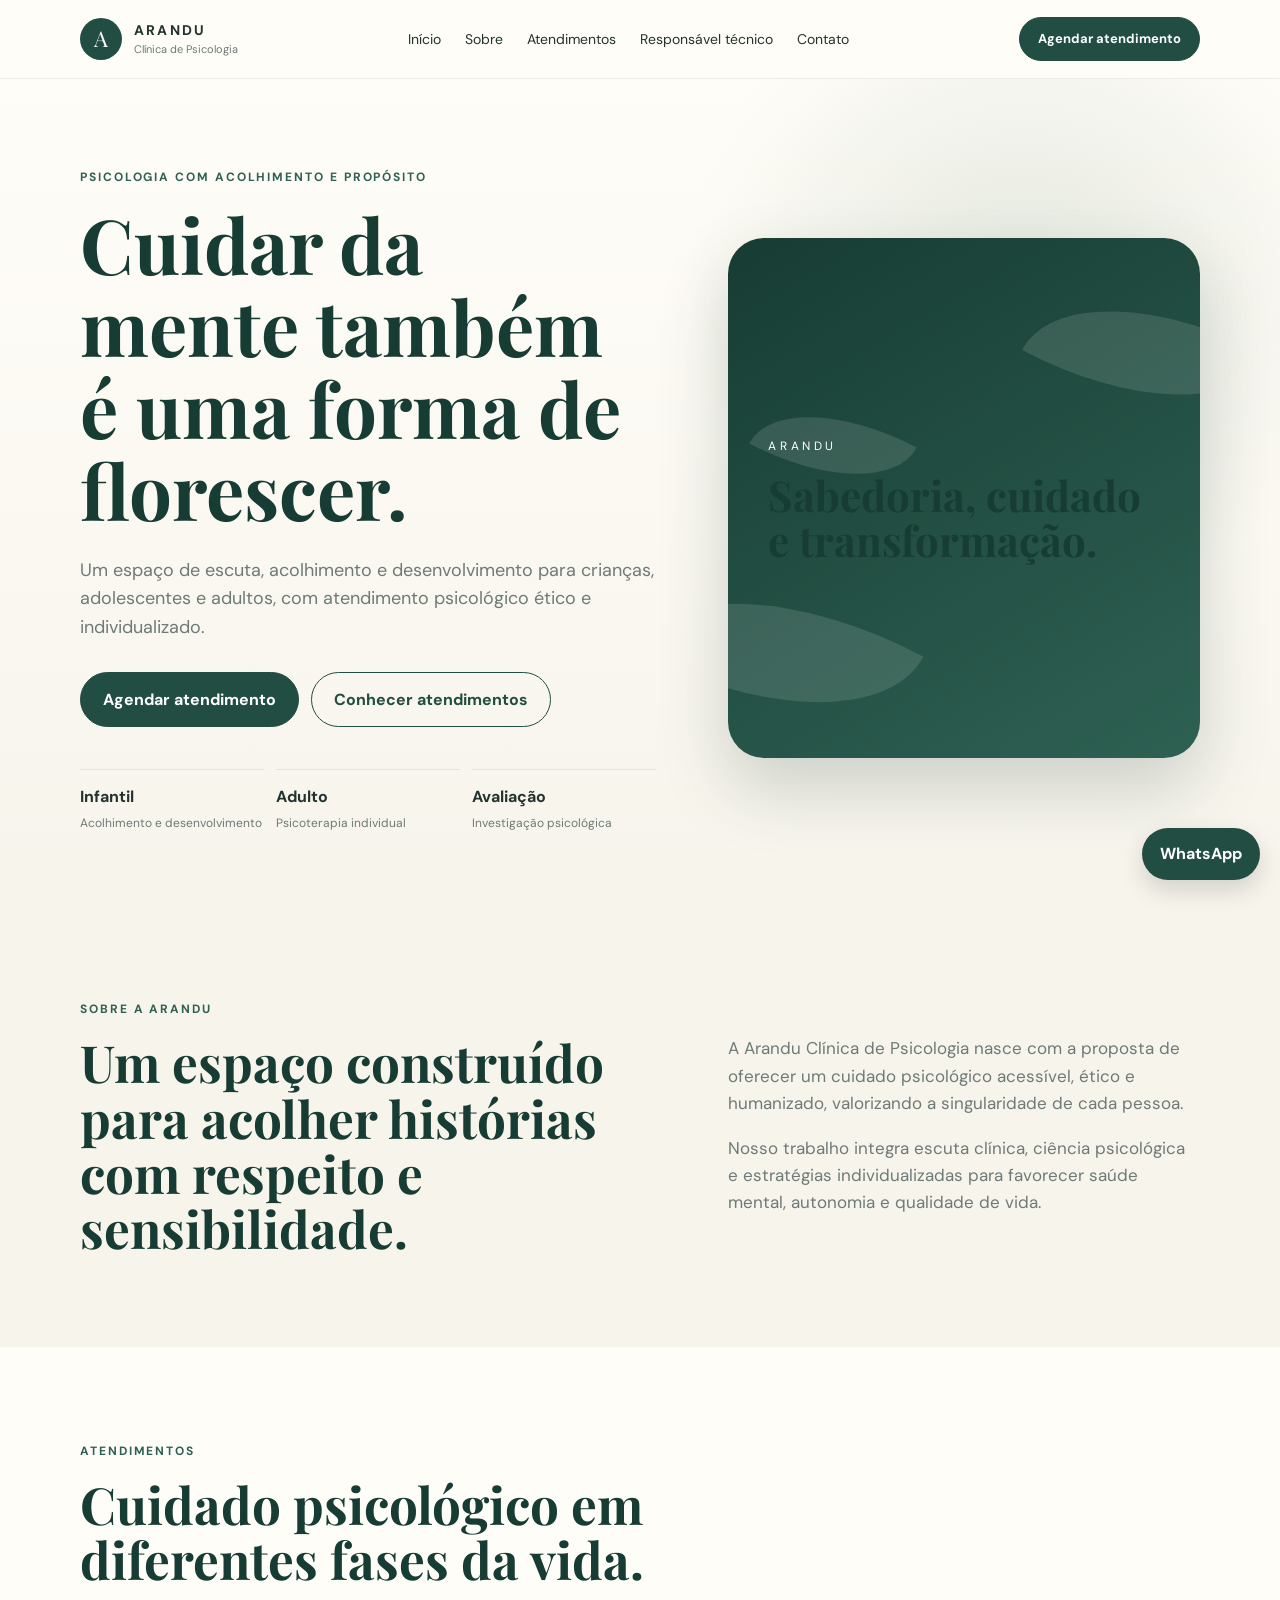
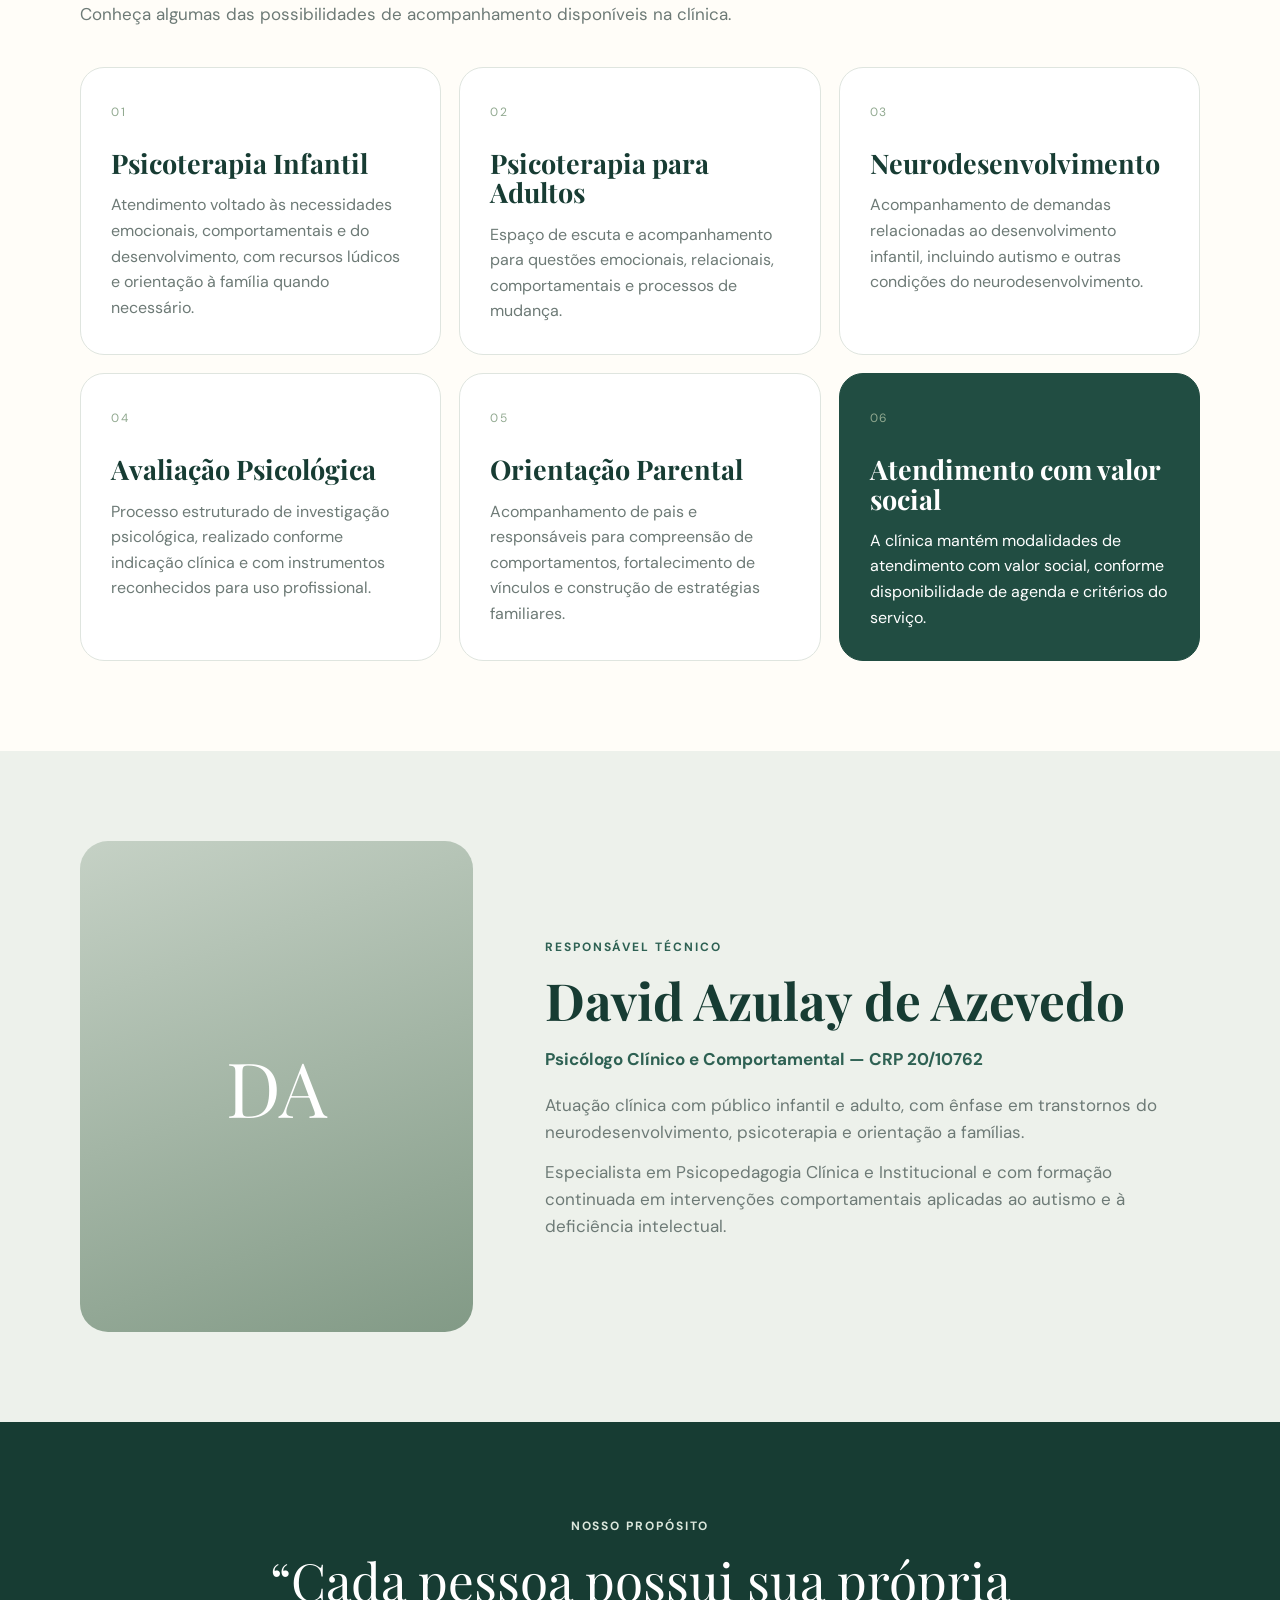
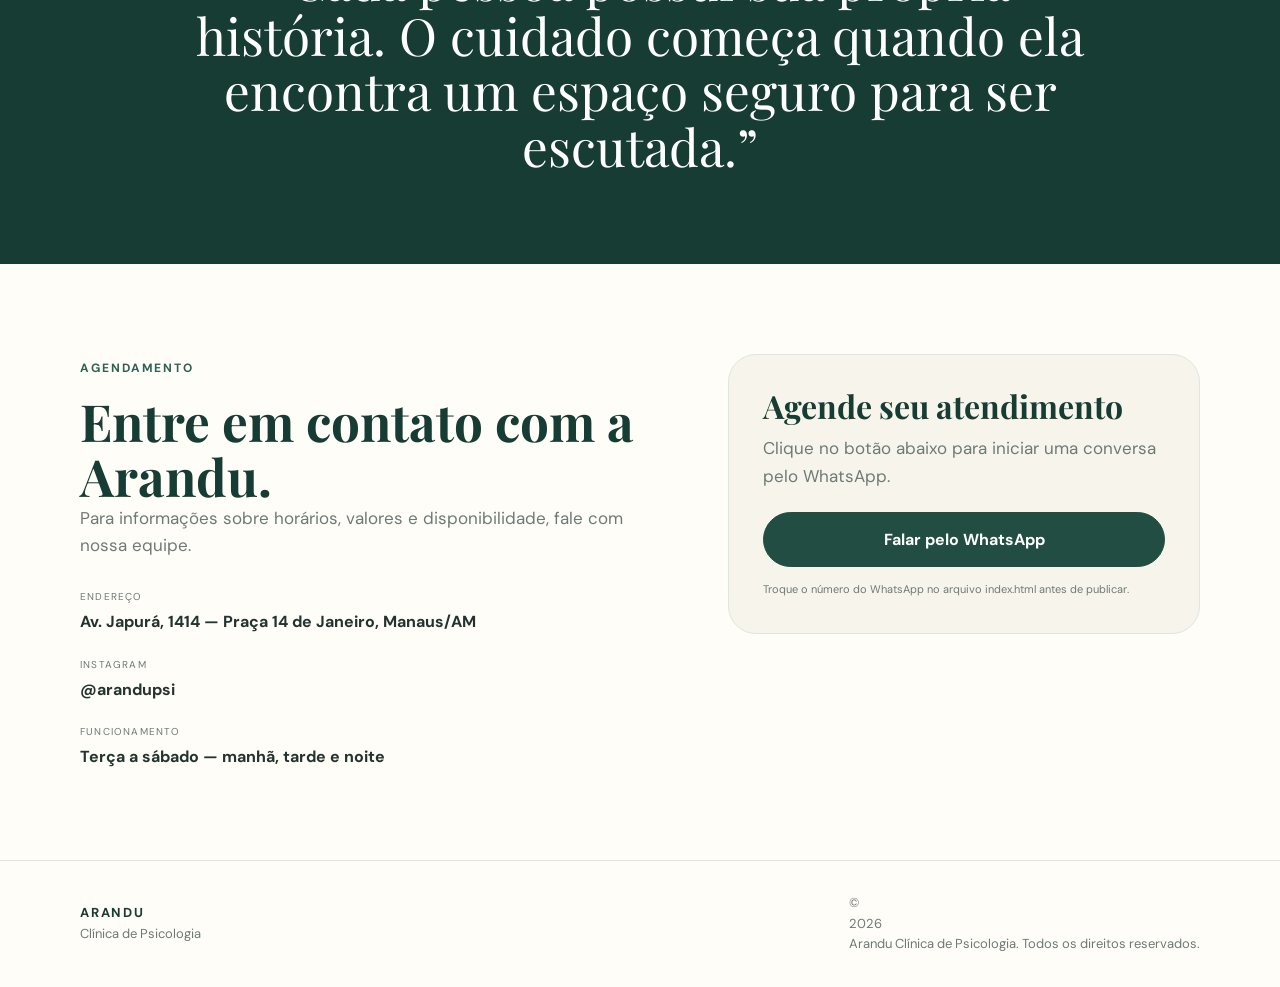
==== index.html @ 0a97f829 "feat(site): adiciona site institucional da Arandu Clínica de Psicologia Co-Authored-By: Claude Sonne" ====
<!DOCTYPE html>
<html lang="pt-BR">
<head>
  <meta charset="UTF-8" />
  <meta name="viewport" content="width=device-width, initial-scale=1.0" />
  <meta name="description" content="Arandu Clínica de Psicologia em Manaus. Psicoterapia infantil e adulto, orientação parental, avaliação psicológica e acompanhamento em neurodesenvolvimento." />
  <title>Arandu Clínica de Psicologia</title>
  <link rel="preconnect" href="https://fonts.googleapis.com">
  <link rel="preconnect" href="https://fonts.gstatic.com" crossorigin>
  <link href="https://fonts.googleapis.com/css2?family=DM+Sans:wght@400;500;600;700&family=Playfair+Display:wght@600;700&display=swap" rel="stylesheet">
  <link rel="stylesheet" href="style.css" />
</head>
<body>
  <header class="topbar">
    <div class="container nav-wrap">
      <a class="brand" href="#inicio">
        <span class="brand-mark">A</span>
        <span>
          <strong>ARANDU</strong>
          <small>Clínica de Psicologia</small>
        </span>
      </a>

      <button class="menu-toggle" aria-label="Abrir menu">☰</button>

      <nav class="nav">
        <a href="#inicio">Início</a>
        <a href="#sobre">Sobre</a>
        <a href="#servicos">Atendimentos</a>
        <a href="#profissional">Responsável técnico</a>
        <a href="#contato">Contato</a>
      </nav>

      <a class="btn btn-small desktop-cta" href="#contato">Agendar atendimento</a>
    </div>
  </header>

  <main>
    <section class="hero" id="inicio">
      <div class="container hero-grid">
        <div class="hero-copy">
          <span class="eyebrow">Psicologia com acolhimento e propósito</span>
          <h1>Cuidar da mente também é uma forma de florescer.</h1>
          <p>
            Um espaço de escuta, acolhimento e desenvolvimento para crianças,
            adolescentes e adultos, com atendimento psicológico ético e individualizado.
          </p>

          <div class="hero-actions">
            <a class="btn" href="#contato">Agendar atendimento</a>
            <a class="btn btn-ghost" href="#servicos">Conhecer atendimentos</a>
          </div>

          <div class="hero-highlights">
            <div><strong>Infantil</strong><span>Acolhimento e desenvolvimento</span></div>
            <div><strong>Adulto</strong><span>Psicoterapia individual</span></div>
            <div><strong>Avaliação</strong><span>Investigação psicológica</span></div>
          </div>
        </div>

        <div class="hero-visual">
          <div class="leaf-card">
            <span class="leaf leaf-1"></span>
            <span class="leaf leaf-2"></span>
            <span class="leaf leaf-3"></span>
            <div class="visual-center">
              <span class="mini">ARANDU</span>
              <h2>Sabedoria, cuidado e transformação.</h2>
            </div>
          </div>
        </div>
      </div>
    </section>

    <section class="section soft" id="sobre">
      <div class="container split">
        <div>
          <span class="eyebrow">Sobre a Arandu</span>
          <h2>Um espaço construído para acolher histórias com respeito e sensibilidade.</h2>
        </div>
        <div class="text-block">
          <p>
            A Arandu Clínica de Psicologia nasce com a proposta de oferecer um cuidado
            psicológico acessível, ético e humanizado, valorizando a singularidade de cada pessoa.
          </p>
          <p>
            Nosso trabalho integra escuta clínica, ciência psicológica e estratégias
            individualizadas para favorecer saúde mental, autonomia e qualidade de vida.
          </p>
        </div>
      </div>
    </section>

    <section class="section" id="servicos">
      <div class="container">
        <div class="section-heading">
          <span class="eyebrow">Atendimentos</span>
          <h2>Cuidado psicológico em diferentes fases da vida.</h2>
          <p>Conheça algumas das possibilidades de acompanhamento disponíveis na clínica.</p>
        </div>

        <div class="cards">
          <article class="card">
            <span class="card-num">01</span>
            <h3>Psicoterapia Infantil</h3>
            <p>
              Atendimento voltado às necessidades emocionais, comportamentais e do desenvolvimento,
              com recursos lúdicos e orientação à família quando necessário.
            </p>
          </article>

          <article class="card">
            <span class="card-num">02</span>
            <h3>Psicoterapia para Adultos</h3>
            <p>
              Espaço de escuta e acompanhamento para questões emocionais, relacionais,
              comportamentais e processos de mudança.
            </p>
          </article>

          <article class="card">
            <span class="card-num">03</span>
            <h3>Neurodesenvolvimento</h3>
            <p>
              Acompanhamento de demandas relacionadas ao desenvolvimento infantil,
              incluindo autismo e outras condições do neurodesenvolvimento.
            </p>
          </article>

          <article class="card">
            <span class="card-num">04</span>
            <h3>Avaliação Psicológica</h3>
            <p>
              Processo estruturado de investigação psicológica, realizado conforme
              indicação clínica e com instrumentos reconhecidos para uso profissional.
            </p>
          </article>

          <article class="card">
            <span class="card-num">05</span>
            <h3>Orientação Parental</h3>
            <p>
              Acompanhamento de pais e responsáveis para compreensão de comportamentos,
              fortalecimento de vínculos e construção de estratégias familiares.
            </p>
          </article>

          <article class="card accent-card">
            <span class="card-num">06</span>
            <h3>Atendimento com valor social</h3>
            <p>
              A clínica mantém modalidades de atendimento com valor social, conforme
              disponibilidade de agenda e critérios do serviço.
            </p>
          </article>
        </div>
      </div>
    </section>

    <section class="section profile" id="profissional">
      <div class="container profile-grid">
        <div class="profile-photo">
          <div class="photo-placeholder">DA</div>
        </div>

        <div>
          <span class="eyebrow">Responsável técnico</span>
          <h2>David Azulay de Azevedo</h2>
          <p class="lead">Psicólogo Clínico e Comportamental — CRP 20/10762</p>
          <p>
            Atuação clínica com público infantil e adulto, com ênfase em transtornos
            do neurodesenvolvimento, psicoterapia e orientação a famílias.
          </p>
          <p>
            Especialista em Psicopedagogia Clínica e Institucional e com formação
            continuada em intervenções comportamentais aplicadas ao autismo e à deficiência intelectual.
          </p>
        </div>
      </div>
    </section>

    <section class="section quote-section">
      <div class="container quote-box">
        <span class="eyebrow light">Nosso propósito</span>
        <blockquote>
          “Cada pessoa possui sua própria história. O cuidado começa quando ela encontra
          um espaço seguro para ser escutada.”
        </blockquote>
      </div>
    </section>

    <section class="section" id="contato">
      <div class="container contact-grid">
        <div>
          <span class="eyebrow">Agendamento</span>
          <h2>Entre em contato com a Arandu.</h2>
          <p>
            Para informações sobre horários, valores e disponibilidade, fale com nossa equipe.
          </p>

          <div class="contact-list">
            <div>
              <small>Endereço</small>
              <strong>Av. Japurá, 1414 — Praça 14 de Janeiro, Manaus/AM</strong>
            </div>
            <div>
              <small>Instagram</small>
              <strong>@arandupsi</strong>
            </div>
            <div>
              <small>Funcionamento</small>
              <strong>Terça a sábado — manhã, tarde e noite</strong>
            </div>
          </div>
        </div>

        <div class="contact-card">
          <h3>Agende seu atendimento</h3>
          <p>
            Clique no botão abaixo para iniciar uma conversa pelo WhatsApp.
          </p>
          <a class="btn full" href="https://wa.me/5592999999999" target="_blank" rel="noopener">
            Falar pelo WhatsApp
          </a>
          <small class="note">Troque o número do WhatsApp no arquivo index.html antes de publicar.</small>
        </div>
      </div>
    </section>
  </main>

  <a class="floating-whatsapp" href="https://wa.me/5592999999999" target="_blank" rel="noopener" aria-label="WhatsApp">
    WhatsApp
  </a>

  <footer>
    <div class="container footer-wrap">
      <div>
        <strong>ARANDU</strong>
        <span>Clínica de Psicologia</span>
      </div>
      <p>© <span id="year"></span> Arandu Clínica de Psicologia. Todos os direitos reservados.</p>
    </div>
  </footer>

  <script src="script.js"></script>
</body>
</html>
---- style.css ----
* {
  box-sizing: border-box;
  margin: 0;
  padding: 0;
}

:root {
  --green-900: #173c33;
  --green-800: #214d42;
  --green-700: #2e6153;
  --sage: #91a990;
  --sand: #d7c6a5;
  --cream: #f7f4ec;
  --off: #fffdf8;
  --text: #23332f;
  --muted: #6d7a76;
  --line: #dfe5df;
}

html {
  scroll-behavior: smooth;
}

body {
  font-family: "DM Sans", sans-serif;
  background: var(--off);
  color: var(--text);
  line-height: 1.6;
}

a {
  color: inherit;
  text-decoration: none;
}

.container {
  width: min(1120px, calc(100% - 40px));
  margin: 0 auto;
}

.topbar {
  position: sticky;
  top: 0;
  z-index: 50;
  background: rgba(255,253,248,.92);
  backdrop-filter: blur(14px);
  border-bottom: 1px solid rgba(23,60,51,.08);
}

.nav-wrap {
  min-height: 78px;
  display: flex;
  align-items: center;
  justify-content: space-between;
  gap: 24px;
}

.brand {
  display: flex;
  align-items: center;
  gap: 12px;
}

.brand-mark {
  width: 42px;
  height: 42px;
  display: grid;
  place-items: center;
  border-radius: 50%;
  background: var(--green-800);
  color: white;
  font-family: "Playfair Display", serif;
  font-size: 22px;
}

.brand strong {
  display: block;
  letter-spacing: .16em;
  font-size: 14px;
}

.brand small {
  display: block;
  color: var(--muted);
  font-size: 11px;
}

.nav {
  display: flex;
  gap: 24px;
  font-size: 14px;
}

.nav a:hover {
  color: var(--green-700);
}

.menu-toggle {
  display: none;
  border: 0;
  background: transparent;
  font-size: 26px;
  cursor: pointer;
}

.btn {
  display: inline-flex;
  align-items: center;
  justify-content: center;
  padding: 14px 22px;
  border-radius: 999px;
  background: var(--green-800);
  color: white;
  font-weight: 700;
  border: 1px solid var(--green-800);
  transition: .2s ease;
}

.btn:hover {
  transform: translateY(-1px);
  background: var(--green-900);
}

.btn-small {
  padding: 11px 18px;
  font-size: 13px;
}

.btn-ghost {
  background: transparent;
  color: var(--green-800);
}

.hero {
  padding: 84px 0 72px;
  background:
    radial-gradient(circle at 80% 25%, rgba(145,169,144,.22), transparent 28%),
    linear-gradient(180deg, var(--off), var(--cream));
}

.hero-grid,
.split,
.profile-grid,
.contact-grid {
  display: grid;
  grid-template-columns: 1.1fr .9fr;
  gap: 72px;
  align-items: center;
}

.eyebrow {
  display: inline-block;
  margin-bottom: 16px;
  color: var(--green-700);
  text-transform: uppercase;
  letter-spacing: .16em;
  font-size: 12px;
  font-weight: 700;
}

h1, h2, h3, blockquote {
  font-family: "Playfair Display", serif;
  line-height: 1.08;
}

h1 {
  font-size: clamp(46px, 6vw, 76px);
  max-width: 820px;
  color: var(--green-900);
}

.hero-copy > p {
  margin-top: 24px;
  font-size: 18px;
  color: var(--muted);
  max-width: 650px;
}

.hero-actions {
  display: flex;
  gap: 12px;
  margin-top: 30px;
  flex-wrap: wrap;
}

.hero-highlights {
  margin-top: 42px;
  display: grid;
  grid-template-columns: repeat(3, 1fr);
  gap: 12px;
}

.hero-highlights div {
  padding-top: 14px;
  border-top: 1px solid var(--line);
}

.hero-highlights strong,
.hero-highlights span {
  display: block;
}

.hero-highlights span {
  color: var(--muted);
  font-size: 12px;
  margin-top: 4px;
}

.hero-visual {
  min-height: 520px;
}

.leaf-card {
  height: 520px;
  border-radius: 36px;
  position: relative;
  overflow: hidden;
  background: linear-gradient(150deg, var(--green-900), var(--green-700));
  display: grid;
  place-items: center;
  padding: 40px;
  box-shadow: 0 30px 70px rgba(23,60,51,.2);
}

.leaf {
  position: absolute;
  border-radius: 100% 0 100% 0;
  background: rgba(255,255,255,.12);
  transform: rotate(28deg);
}

.leaf-1 { width: 220px; height: 110px; top: 60px; right: -55px; }
.leaf-2 { width: 260px; height: 130px; bottom: 40px; left: -80px; }
.leaf-3 { width: 150px; height: 75px; top: 170px; left: 30px; }

.visual-center {
  position: relative;
  z-index: 2;
  color: white;
}

.visual-center .mini {
  letter-spacing: .3em;
  font-size: 12px;
}

.visual-center h2 {
  margin-top: 15px;
  font-size: 42px;
}

.section {
  padding: 90px 0;
}

.soft {
  background: var(--cream);
}

h2 {
  font-size: clamp(34px, 4vw, 52px);
  color: var(--green-900);
}

.text-block p + p {
  margin-top: 18px;
}

.text-block,
.section-heading p,
.profile p,
.contact-grid p {
  color: var(--muted);
  font-size: 17px;
}

.section-heading {
  max-width: 700px;
  margin-bottom: 38px;
}

.section-heading p {
  margin-top: 14px;
}

.cards {
  display: grid;
  grid-template-columns: repeat(3, 1fr);
  gap: 18px;
}

.card {
  padding: 30px;
  border: 1px solid var(--line);
  border-radius: 24px;
  background: white;
  min-height: 280px;
}

.card-num {
  font-size: 12px;
  color: var(--sage);
  letter-spacing: .15em;
}

.card h3 {
  font-size: 27px;
  margin: 26px 0 14px;
  color: var(--green-900);
}

.card p {
  color: var(--muted);
}

.accent-card {
  background: var(--green-800);
  color: white;
  border-color: var(--green-800);
}

.accent-card h3,
.accent-card p {
  color: white;
}

.profile {
  background: #edf1eb;
}

.profile-grid {
  grid-template-columns: .75fr 1.25fr;
}

.photo-placeholder {
  aspect-ratio: 4/5;
  border-radius: 28px;
  display: grid;
  place-items: center;
  background: linear-gradient(160deg, #c5d1c5, #829a86);
  color: white;
  font-size: 76px;
  font-family: "Playfair Display", serif;
}

.profile .lead {
  color: var(--green-700);
  font-weight: 700;
  margin: 18px 0;
}

.profile p + p {
  margin-top: 13px;
}

.quote-section {
  background: var(--green-900);
}

.quote-box {
  max-width: 900px;
  text-align: center;
}

.light {
  color: #dbe7dc;
}

blockquote {
  color: white;
  font-size: clamp(34px, 4vw, 56px);
}

.contact-grid {
  align-items: start;
}

.contact-list {
  margin-top: 30px;
  display: grid;
  gap: 22px;
}

.contact-list small,
.contact-list strong {
  display: block;
}

.contact-list small {
  color: var(--muted);
  text-transform: uppercase;
  letter-spacing: .12em;
  font-size: 10px;
}

.contact-list strong {
  margin-top: 4px;
}

.contact-card {
  background: var(--cream);
  border-radius: 28px;
  padding: 34px;
  border: 1px solid var(--line);
}

.contact-card h3 {
  font-size: 32px;
  color: var(--green-900);
}

.contact-card p {
  margin: 12px 0 22px;
}

.full {
  width: 100%;
}

.note {
  display: block;
  margin-top: 14px;
  color: var(--muted);
  font-size: 11px;
}

.floating-whatsapp {
  position: fixed;
  right: 20px;
  bottom: 20px;
  background: var(--green-800);
  color: white;
  padding: 13px 18px;
  border-radius: 999px;
  font-weight: 700;
  box-shadow: 0 10px 25px rgba(0,0,0,.15);
  z-index: 40;
}

footer {
  border-top: 1px solid var(--line);
  padding: 32px 0;
}

.footer-wrap {
  display: flex;
  justify-content: space-between;
  gap: 20px;
  align-items: center;
  color: var(--muted);
  font-size: 13px;
}

.footer-wrap strong,
.footer-wrap span {
  display: block;
}

.footer-wrap strong {
  color: var(--green-900);
  letter-spacing: .14em;
}

@media (max-width: 900px) {
  .nav, .desktop-cta {
    display: none;
  }

  .menu-toggle {
    display: block;
  }

  .nav.open {
    position: absolute;
    top: 78px;
    left: 0;
    right: 0;
    display: grid;
    padding: 20px;
    background: var(--off);
    border-bottom: 1px solid var(--line);
  }

  .hero-grid,
  .split,
  .profile-grid,
  .contact-grid {
    grid-template-columns: 1fr;
    gap: 40px;
  }

  .hero {
    padding-top: 58px;
  }

  .hero-visual {
    min-height: auto;
  }

  .leaf-card {
    height: 420px;
  }

  .cards {
    grid-template-columns: 1fr 1fr;
  }
}

@media (max-width: 620px) {
  .container {
    width: min(100% - 26px, 1120px);
  }

  .section {
    padding: 66px 0;
  }

  h1 {
    font-size: 46px;
  }

  .hero-highlights {
    grid-template-columns: 1fr;
  }

  .cards {
    grid-template-columns: 1fr;
  }

  .card {
    min-height: auto;
  }

  .footer-wrap {
    flex-direction: column;
    align-items: flex-start;
  }

  .floating-whatsapp {
    right: 14px;
    bottom: 14px;
  }
}
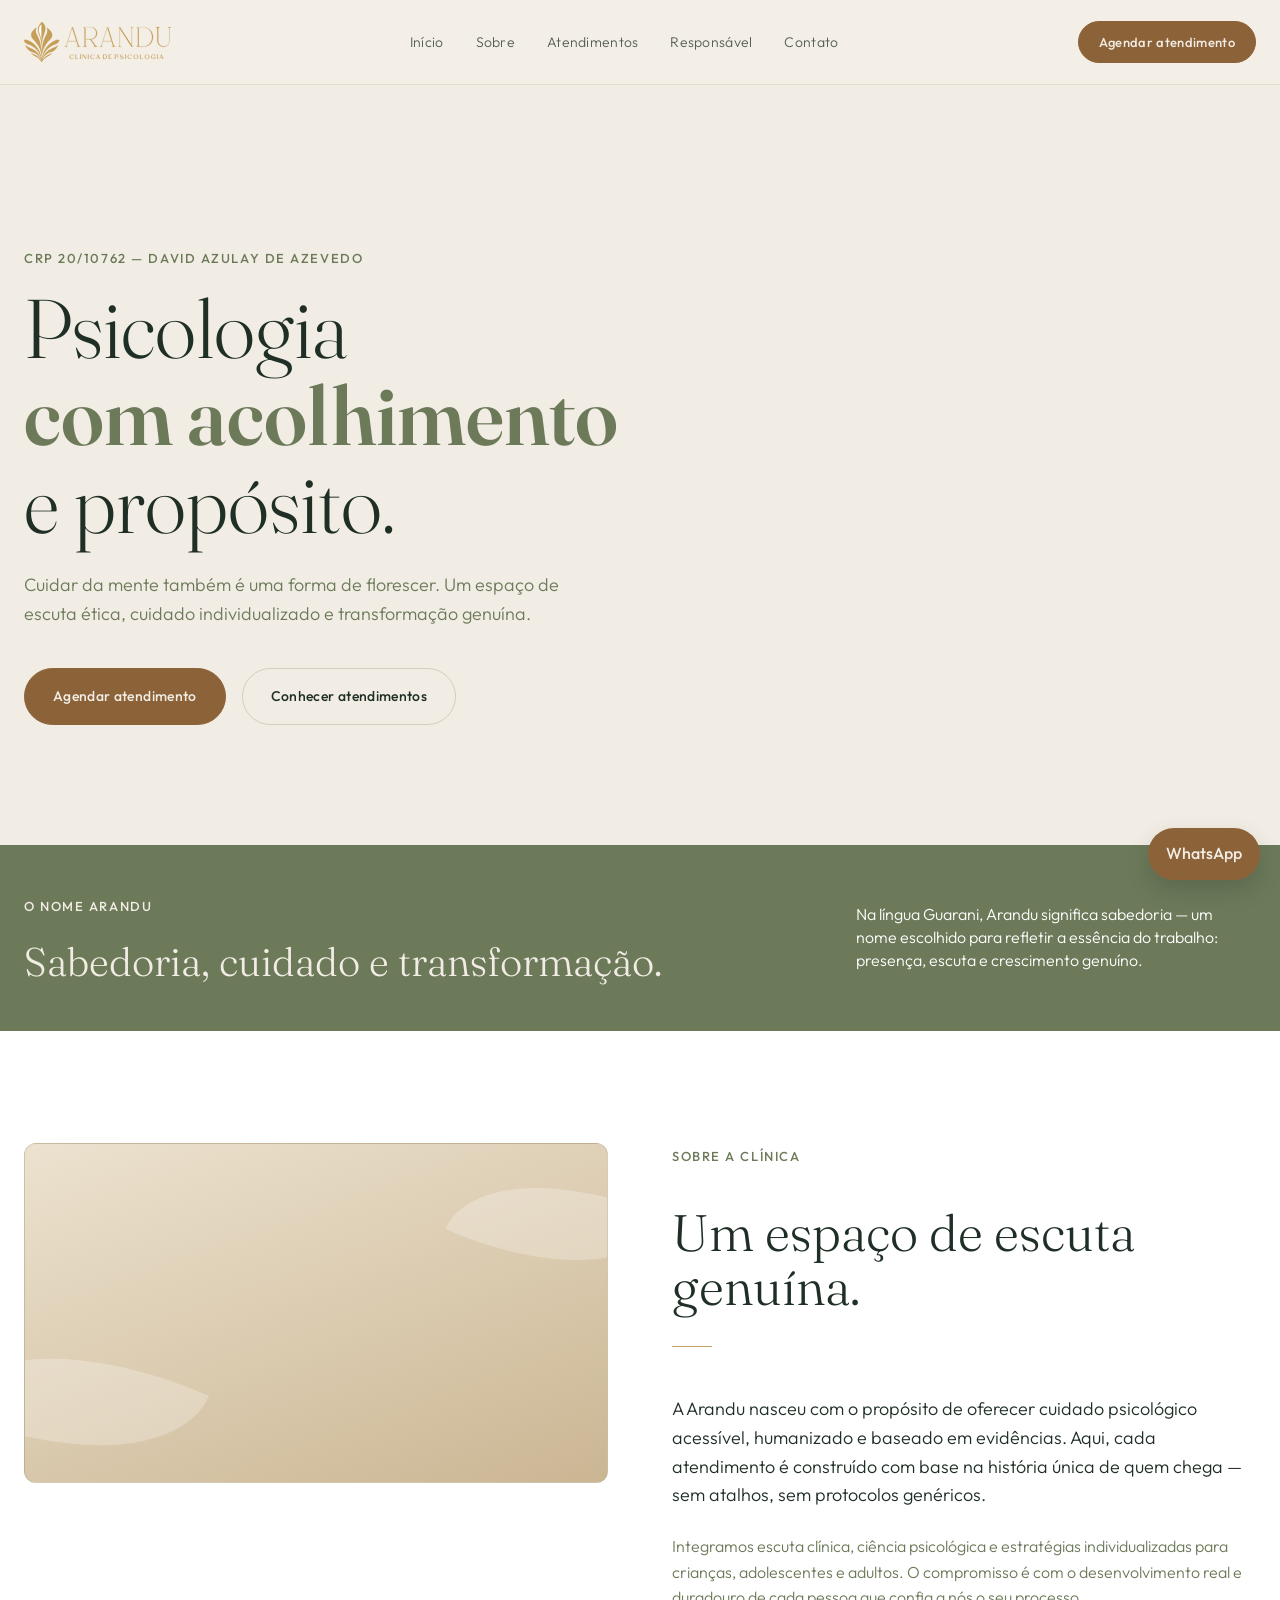
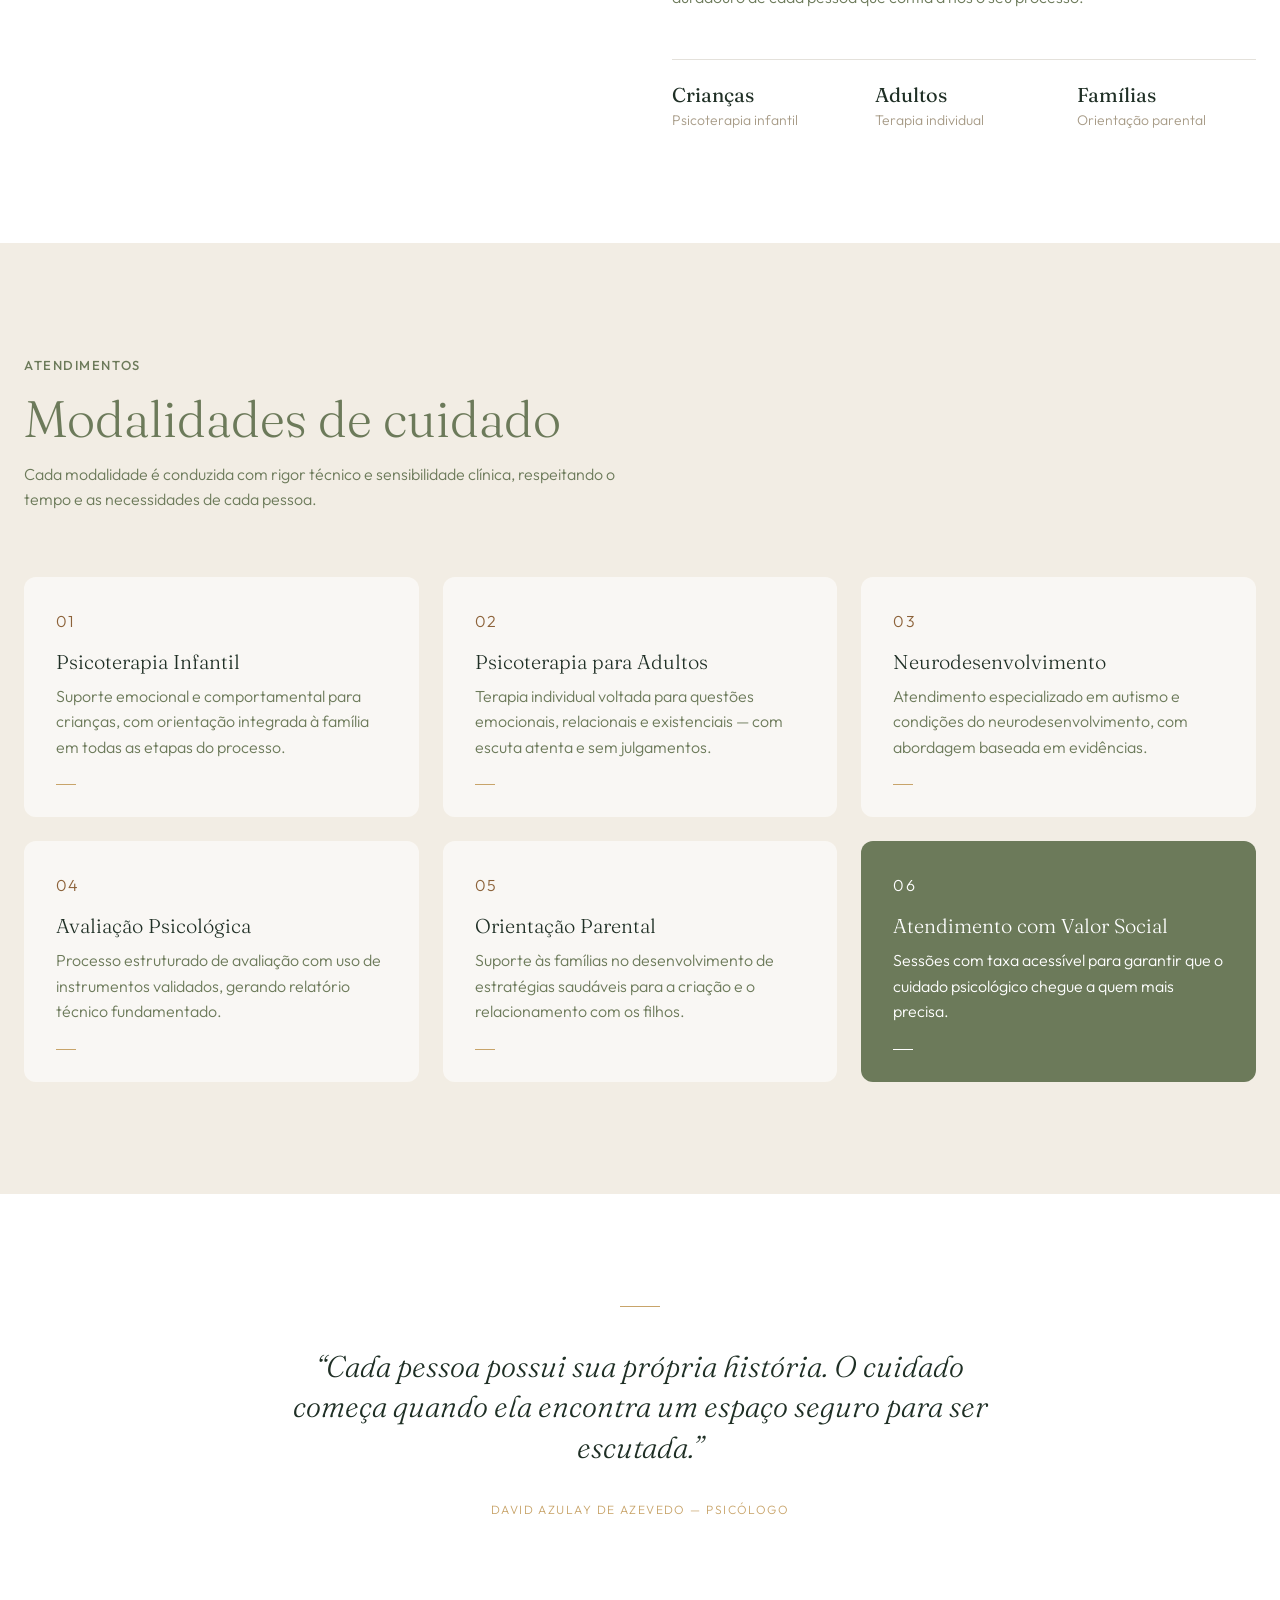
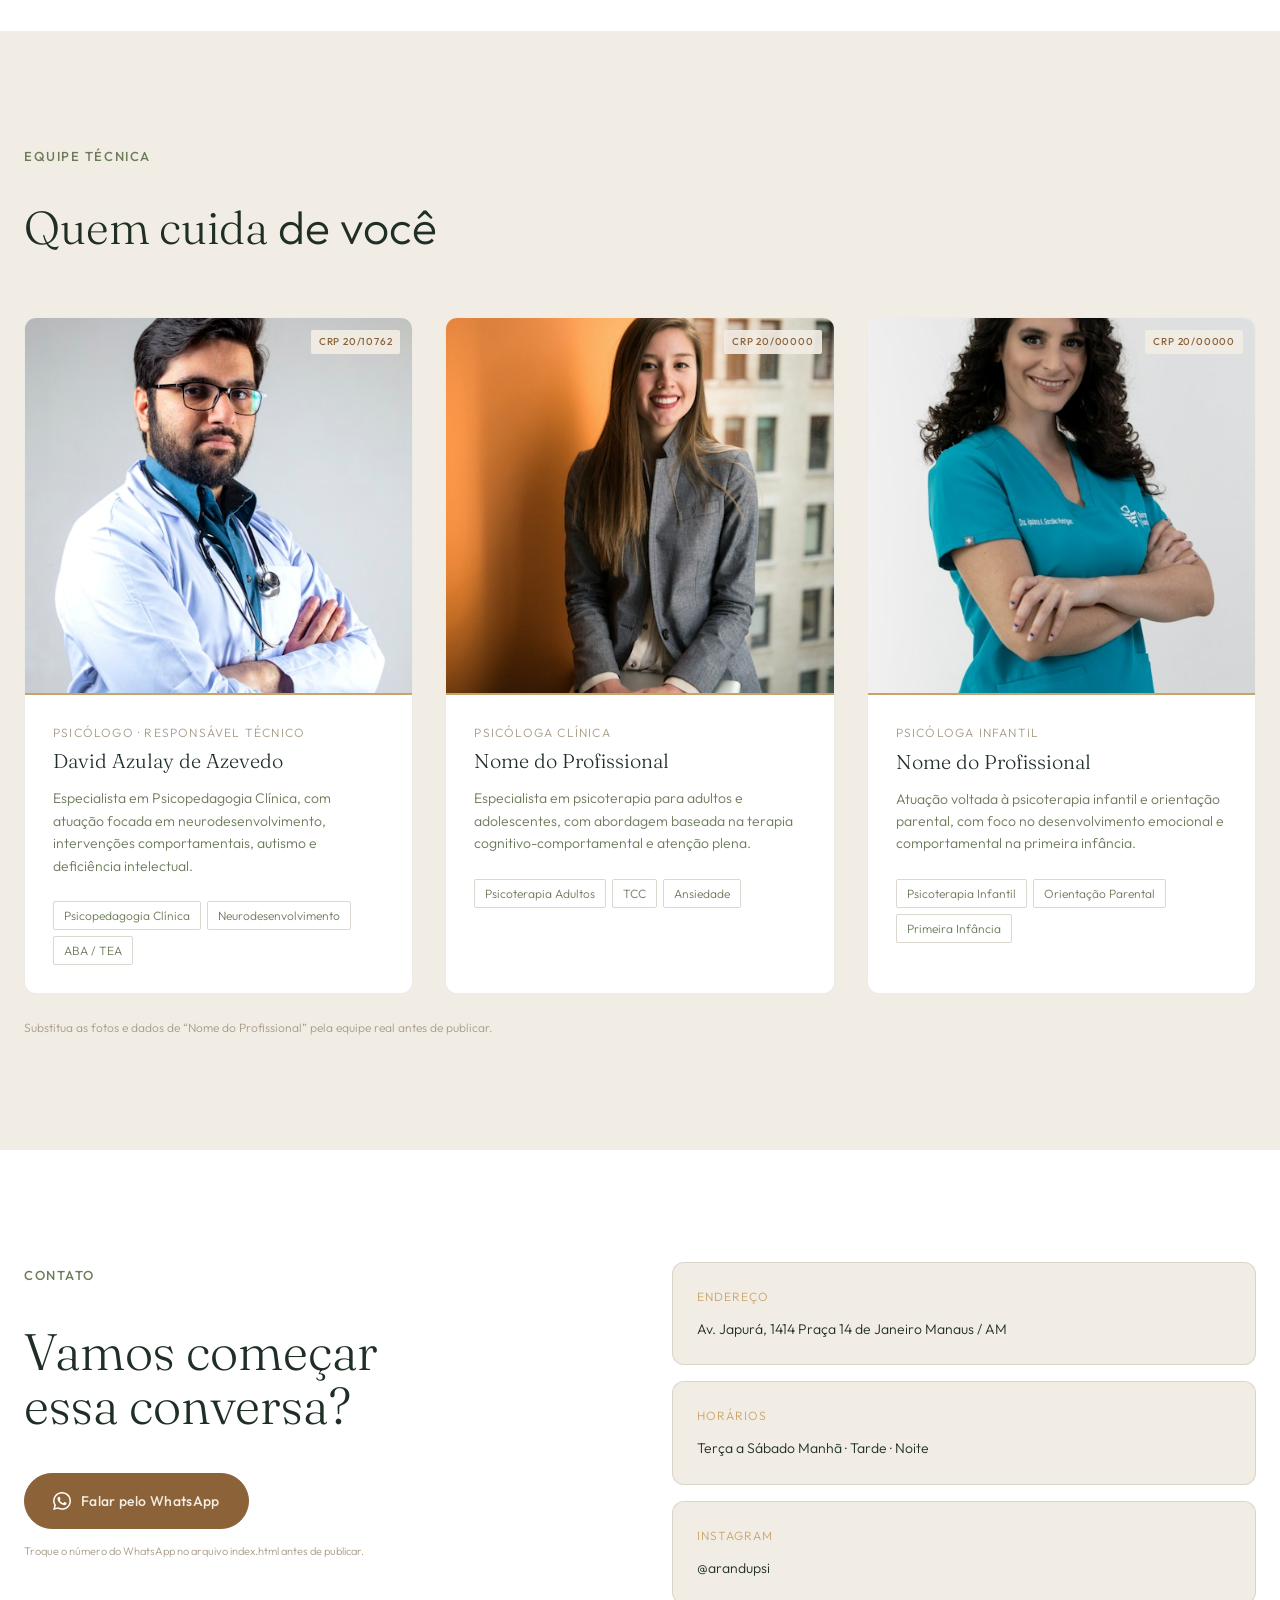
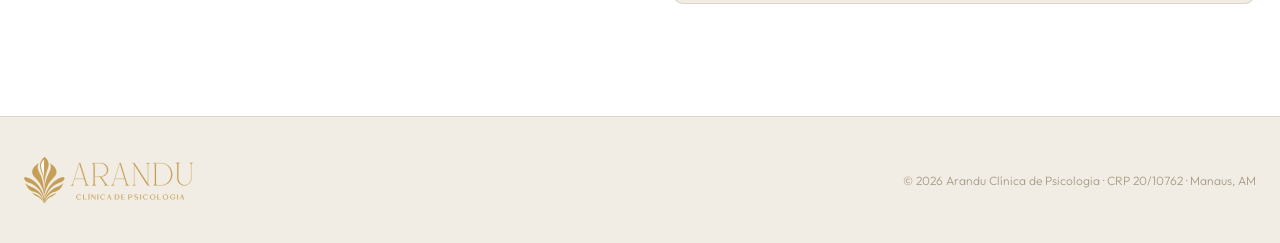
==== commit 6ca5e6c7: "feat(site): atualiza layout com novo design do Figma Aplica a nova identidade visual (paleta creme/o" ====
--- a/index.html
+++ b/index.html
@@ -7,18 +7,14 @@
   <title>Arandu Clínica de Psicologia</title>
   <link rel="preconnect" href="https://fonts.googleapis.com">
   <link rel="preconnect" href="https://fonts.gstatic.com" crossorigin>
-  <link href="https://fonts.googleapis.com/css2?family=DM+Sans:wght@400;500;600;700&family=Playfair+Display:wght@600;700&display=swap" rel="stylesheet">
+  <link href="https://fonts.googleapis.com/css2?family=Fraunces:ital,wght@0,300;0,400;0,500;0,600;1,300;1,400&family=Outfit:wght@300;400;500;600;700&display=swap" rel="stylesheet">
   <link rel="stylesheet" href="style.css" />
 </head>
 <body>
   <header class="topbar">
     <div class="container nav-wrap">
       <a class="brand" href="#inicio">
-        <span class="brand-mark">A</span>
-        <span>
-          <strong>ARANDU</strong>
-          <small>Clínica de Psicologia</small>
-        </span>
+        <img class="brand-logo" src="assets/logo.svg" alt="Arandu Clínica de Psicologia" />
       </a>
 
       <button class="menu-toggle" aria-label="Abrir menu">☰</button>
@@ -27,7 +23,7 @@
         <a href="#inicio">Início</a>
         <a href="#sobre">Sobre</a>
         <a href="#servicos">Atendimentos</a>
-        <a href="#profissional">Responsável técnico</a>
+        <a href="#equipe">Responsável</a>
         <a href="#contato">Contato</a>
       </nav>
 
@@ -37,66 +33,85 @@
 
   <main>
     <section class="hero" id="inicio">
-      <div class="container hero-grid">
-        <div class="hero-copy">
-          <span class="eyebrow">Psicologia com acolhimento e propósito</span>
-          <h1>Cuidar da mente também é uma forma de florescer.</h1>
-          <p>
-            Um espaço de escuta, acolhimento e desenvolvimento para crianças,
-            adolescentes e adultos, com atendimento psicológico ético e individualizado.
+      <div class="container">
+        <span class="eyebrow">CRP 20/10762 — David Azulay de Azevedo</span>
+        <h1 class="hero-title">
+          Psicologia
+          <span class="accent">com acolhimento</span>
+          e propósito.
+        </h1>
+        <p class="hero-lead">
+          Cuidar da mente também é uma forma de florescer. Um espaço de escuta ética,
+          cuidado individualizado e transformação genuína.
+        </p>
+        <div class="hero-actions">
+          <a class="btn" href="#contato">Agendar atendimento</a>
+          <a class="btn btn-ghost" href="#servicos">Conhecer atendimentos</a>
+        </div>
+      </div>
+    </section>
+
+    <section class="name-band">
+      <div class="container name-band-grid">
+        <div>
+          <span class="eyebrow on-dark">O nome Arandu</span>
+          <h2 class="name-band-title">Sabedoria, cuidado e transformação.</h2>
+        </div>
+        <p class="name-band-text">
+          Na língua Guarani, Arandu significa sabedoria — um nome escolhido para
+          refletir a essência do trabalho: presença, escuta e crescimento genuíno.
+        </p>
+      </div>
+    </section>
+
+    <section class="section" id="sobre">
+      <div class="container split about-grid">
+        <div class="about-visual" aria-hidden="true">
+          <span class="leaf leaf-1"></span>
+          <span class="leaf leaf-2"></span>
+        </div>
+        <div>
+          <span class="eyebrow">Sobre a clínica</span>
+          <h2 class="about-title">Um espaço de escuta genuína.</h2>
+          <span class="divider"></span>
+          <p class="about-lead">
+            A Arandu nasceu com o propósito de oferecer cuidado psicológico acessível,
+            humanizado e baseado em evidências. Aqui, cada atendimento é construído com
+            base na história única de quem chega — sem atalhos, sem protocolos genéricos.
           </p>
-
-          <div class="hero-actions">
-            <a class="btn" href="#contato">Agendar atendimento</a>
-            <a class="btn btn-ghost" href="#servicos">Conhecer atendimentos</a>
+          <p class="about-text">
+            Integramos escuta clínica, ciência psicológica e estratégias individualizadas
+            para crianças, adolescentes e adultos. O compromisso é com o desenvolvimento
+            real e duradouro de cada pessoa que confia a nós o seu processo.
+          </p>
+
+          <div class="about-stats">
+            <div>
+              <h3>Crianças</h3>
+              <span>Psicoterapia infantil</span>
+            </div>
+            <div>
+              <h3>Adultos</h3>
+              <span>Terapia individual</span>
+            </div>
+            <div>
+              <h3>Famílias</h3>
+              <span>Orientação parental</span>
+            </div>
           </div>
-
-          <div class="hero-highlights">
-            <div><strong>Infantil</strong><span>Acolhimento e desenvolvimento</span></div>
-            <div><strong>Adulto</strong><span>Psicoterapia individual</span></div>
-            <div><strong>Avaliação</strong><span>Investigação psicológica</span></div>
-          </div>
-        </div>
-
-        <div class="hero-visual">
-          <div class="leaf-card">
-            <span class="leaf leaf-1"></span>
-            <span class="leaf leaf-2"></span>
-            <span class="leaf leaf-3"></span>
-            <div class="visual-center">
-              <span class="mini">ARANDU</span>
-              <h2>Sabedoria, cuidado e transformação.</h2>
-            </div>
-          </div>
-        </div>
-      </div>
-    </section>
-
-    <section class="section soft" id="sobre">
-      <div class="container split">
-        <div>
-          <span class="eyebrow">Sobre a Arandu</span>
-          <h2>Um espaço construído para acolher histórias com respeito e sensibilidade.</h2>
-        </div>
-        <div class="text-block">
-          <p>
-            A Arandu Clínica de Psicologia nasce com a proposta de oferecer um cuidado
-            psicológico acessível, ético e humanizado, valorizando a singularidade de cada pessoa.
-          </p>
-          <p>
-            Nosso trabalho integra escuta clínica, ciência psicológica e estratégias
-            individualizadas para favorecer saúde mental, autonomia e qualidade de vida.
-          </p>
-        </div>
-      </div>
-    </section>
-
-    <section class="section" id="servicos">
+        </div>
+      </div>
+    </section>
+
+    <section class="section soft" id="servicos">
       <div class="container">
         <div class="section-heading">
           <span class="eyebrow">Atendimentos</span>
-          <h2>Cuidado psicológico em diferentes fases da vida.</h2>
-          <p>Conheça algumas das possibilidades de acompanhamento disponíveis na clínica.</p>
+          <h2>Modalidades de cuidado</h2>
+          <p>
+            Cada modalidade é conduzida com rigor técnico e sensibilidade clínica,
+            respeitando o tempo e as necessidades de cada pessoa.
+          </p>
         </div>
 
         <div class="cards">
@@ -104,126 +119,177 @@
             <span class="card-num">01</span>
             <h3>Psicoterapia Infantil</h3>
             <p>
-              Atendimento voltado às necessidades emocionais, comportamentais e do desenvolvimento,
-              com recursos lúdicos e orientação à família quando necessário.
-            </p>
+              Suporte emocional e comportamental para crianças, com orientação
+              integrada à família em todas as etapas do processo.
+            </p>
+            <span class="divider small"></span>
           </article>
 
           <article class="card">
             <span class="card-num">02</span>
             <h3>Psicoterapia para Adultos</h3>
             <p>
-              Espaço de escuta e acompanhamento para questões emocionais, relacionais,
-              comportamentais e processos de mudança.
-            </p>
+              Terapia individual voltada para questões emocionais, relacionais e
+              existenciais — com escuta atenta e sem julgamentos.
+            </p>
+            <span class="divider small"></span>
           </article>
 
           <article class="card">
             <span class="card-num">03</span>
             <h3>Neurodesenvolvimento</h3>
             <p>
-              Acompanhamento de demandas relacionadas ao desenvolvimento infantil,
-              incluindo autismo e outras condições do neurodesenvolvimento.
-            </p>
+              Atendimento especializado em autismo e condições do neurodesenvolvimento,
+              com abordagem baseada em evidências.
+            </p>
+            <span class="divider small"></span>
           </article>
 
           <article class="card">
             <span class="card-num">04</span>
             <h3>Avaliação Psicológica</h3>
             <p>
-              Processo estruturado de investigação psicológica, realizado conforme
-              indicação clínica e com instrumentos reconhecidos para uso profissional.
-            </p>
+              Processo estruturado de avaliação com uso de instrumentos validados,
+              gerando relatório técnico fundamentado.
+            </p>
+            <span class="divider small"></span>
           </article>
 
           <article class="card">
             <span class="card-num">05</span>
             <h3>Orientação Parental</h3>
             <p>
-              Acompanhamento de pais e responsáveis para compreensão de comportamentos,
-              fortalecimento de vínculos e construção de estratégias familiares.
-            </p>
+              Suporte às famílias no desenvolvimento de estratégias saudáveis para a
+              criação e o relacionamento com os filhos.
+            </p>
+            <span class="divider small"></span>
           </article>
 
           <article class="card accent-card">
             <span class="card-num">06</span>
-            <h3>Atendimento com valor social</h3>
-            <p>
-              A clínica mantém modalidades de atendimento com valor social, conforme
-              disponibilidade de agenda e critérios do serviço.
-            </p>
-          </article>
-        </div>
-      </div>
-    </section>
-
-    <section class="section profile" id="profissional">
-      <div class="container profile-grid">
-        <div class="profile-photo">
-          <div class="photo-placeholder">DA</div>
-        </div>
-
-        <div>
-          <span class="eyebrow">Responsável técnico</span>
-          <h2>David Azulay de Azevedo</h2>
-          <p class="lead">Psicólogo Clínico e Comportamental — CRP 20/10762</p>
-          <p>
-            Atuação clínica com público infantil e adulto, com ênfase em transtornos
-            do neurodesenvolvimento, psicoterapia e orientação a famílias.
-          </p>
-          <p>
-            Especialista em Psicopedagogia Clínica e Institucional e com formação
-            continuada em intervenções comportamentais aplicadas ao autismo e à deficiência intelectual.
-          </p>
+            <h3>Atendimento com Valor Social</h3>
+            <p>
+              Sessões com taxa acessível para garantir que o cuidado psicológico
+              chegue a quem mais precisa.
+            </p>
+            <span class="divider small on-dark"></span>
+          </article>
         </div>
       </div>
     </section>
 
     <section class="section quote-section">
       <div class="container quote-box">
-        <span class="eyebrow light">Nosso propósito</span>
+        <span class="divider center"></span>
         <blockquote>
-          “Cada pessoa possui sua própria história. O cuidado começa quando ela encontra
-          um espaço seguro para ser escutada.”
+          “Cada pessoa possui sua própria história. O cuidado começa quando ela
+          encontra um espaço seguro para ser escutada.”
         </blockquote>
+        <span class="quote-attribution">David Azulay de Azevedo — Psicólogo</span>
+      </div>
+    </section>
+
+    <section class="section soft" id="equipe">
+      <div class="container">
+        <span class="eyebrow">Equipe técnica</span>
+        <h2 class="team-title">Quem cuida <span class="sans">de você</span></h2>
+
+        <div class="team-grid">
+          <article class="team-card">
+            <div class="team-photo">
+              <img src="assets/team-david.png" alt="David Azulay de Azevedo" />
+              <span class="team-badge">CRP 20/10762</span>
+            </div>
+            <div class="team-body">
+              <span class="team-role">Psicólogo · Responsável Técnico</span>
+              <h3>David Azulay de Azevedo</h3>
+              <p>
+                Especialista em Psicopedagogia Clínica, com atuação focada em
+                neurodesenvolvimento, intervenções comportamentais, autismo e
+                deficiência intelectual.
+              </p>
+              <div class="team-tags">
+                <span>Psicopedagogia Clínica</span>
+                <span>Neurodesenvolvimento</span>
+                <span>ABA / TEA</span>
+              </div>
+            </div>
+          </article>
+
+          <article class="team-card">
+            <div class="team-photo">
+              <img src="assets/team-2.png" alt="Psicóloga clínica da equipe Arandu" />
+              <span class="team-badge">CRP 20/00000</span>
+            </div>
+            <div class="team-body">
+              <span class="team-role">Psicóloga Clínica</span>
+              <h3>Nome do Profissional</h3>
+              <p>
+                Especialista em psicoterapia para adultos e adolescentes, com
+                abordagem baseada na terapia cognitivo-comportamental e atenção
+                plena.
+              </p>
+              <div class="team-tags">
+                <span>Psicoterapia Adultos</span>
+                <span>TCC</span>
+                <span>Ansiedade</span>
+              </div>
+            </div>
+          </article>
+
+          <article class="team-card">
+            <div class="team-photo">
+              <img src="assets/team-3.png" alt="Psicóloga infantil da equipe Arandu" />
+              <span class="team-badge">CRP 20/00000</span>
+            </div>
+            <div class="team-body">
+              <span class="team-role">Psicóloga Infantil</span>
+              <h3>Nome do Profissional</h3>
+              <p>
+                Atuação voltada à psicoterapia infantil e orientação parental, com
+                foco no desenvolvimento emocional e comportamental na primeira
+                infância.
+              </p>
+              <div class="team-tags">
+                <span>Psicoterapia Infantil</span>
+                <span>Orientação Parental</span>
+                <span>Primeira Infância</span>
+              </div>
+            </div>
+          </article>
+        </div>
+        <p class="team-note">
+          Substitua as fotos e dados de “Nome do Profissional” pela equipe real antes de publicar.
+        </p>
       </div>
     </section>
 
     <section class="section" id="contato">
       <div class="container contact-grid">
         <div>
-          <span class="eyebrow">Agendamento</span>
-          <h2>Entre em contato com a Arandu.</h2>
-          <p>
-            Para informações sobre horários, valores e disponibilidade, fale com nossa equipe.
-          </p>
-
-          <div class="contact-list">
-            <div>
-              <small>Endereço</small>
-              <strong>Av. Japurá, 1414 — Praça 14 de Janeiro, Manaus/AM</strong>
-            </div>
-            <div>
-              <small>Instagram</small>
-              <strong>@arandupsi</strong>
-            </div>
-            <div>
-              <small>Funcionamento</small>
-              <strong>Terça a sábado — manhã, tarde e noite</strong>
-            </div>
-          </div>
-        </div>
-
-        <div class="contact-card">
-          <h3>Agende seu atendimento</h3>
-          <p>
-            Clique no botão abaixo para iniciar uma conversa pelo WhatsApp.
-          </p>
-          <a class="btn full" href="https://wa.me/5592999999999" target="_blank" rel="noopener">
+          <span class="eyebrow">Contato</span>
+          <h2>Vamos começar<br />essa conversa?</h2>
+          <a class="btn btn-icon" href="https://wa.me/5592999999999" target="_blank" rel="noopener">
+            <img src="assets/icon-whatsapp.svg" alt="" class="btn-icon-img" />
             Falar pelo WhatsApp
           </a>
           <small class="note">Troque o número do WhatsApp no arquivo index.html antes de publicar.</small>
         </div>
+
+        <div class="contact-list">
+          <div class="contact-item">
+            <small>Endereço</small>
+            <p>Av. Japurá, 1414 Praça 14 de Janeiro Manaus / AM</p>
+          </div>
+          <div class="contact-item">
+            <small>Horários</small>
+            <p>Terça a Sábado Manhã · Tarde · Noite</p>
+          </div>
+          <div class="contact-item">
+            <small>Instagram</small>
+            <p>@arandupsi</p>
+          </div>
+        </div>
       </div>
     </section>
   </main>
@@ -234,11 +300,8 @@
 
   <footer>
     <div class="container footer-wrap">
-      <div>
-        <strong>ARANDU</strong>
-        <span>Clínica de Psicologia</span>
-      </div>
-      <p>© <span id="year"></span> Arandu Clínica de Psicologia. Todos os direitos reservados.</p>
+      <img class="footer-logo" src="assets/logo.svg" alt="Arandu Clínica de Psicologia" />
+      <p>© <span id="year"></span> Arandu Clínica de Psicologia · CRP 20/10762 · Manaus, AM</p>
     </div>
   </footer>
 
--- a/style.css
+++ b/style.css
@@ -5,16 +5,18 @@
 }
 
 :root {
-  --green-900: #173c33;
-  --green-800: #214d42;
-  --green-700: #2e6153;
-  --sage: #91a990;
-  --sand: #d7c6a5;
-  --cream: #f7f4ec;
-  --off: #fffdf8;
-  --text: #23332f;
-  --muted: #6d7a76;
-  --line: #dfe5df;
+  --cream: #f2ede4;
+  --white: #ffffff;
+  --ink: #1f2f25;
+  --olive: #6c7a5a;
+  --gold: #c8a46a;
+  --brown: #8c6239;
+  --muted: #a79b87;
+  --border: rgba(167, 155, 135, .3);
+  --border-soft: rgba(167, 155, 135, .2);
+  --border-mid: rgba(167, 155, 135, .4);
+  --font-serif: "Fraunces", serif;
+  --font-sans: "Outfit", sans-serif;
 }
 
 html {
@@ -22,9 +24,10 @@
 }
 
 body {
-  font-family: "DM Sans", sans-serif;
-  background: var(--off);
-  color: var(--text);
+  font-family: var(--font-sans);
+  font-weight: 300;
+  background: var(--white);
+  color: var(--ink);
   line-height: 1.6;
 }
 
@@ -33,8 +36,13 @@
   text-decoration: none;
 }
 
+img {
+  display: block;
+  max-width: 100%;
+}
+
 .container {
-  width: min(1120px, calc(100% - 40px));
+  width: min(1320px, calc(100% - 48px));
   margin: 0 auto;
 }
 
@@ -42,57 +50,45 @@
   position: sticky;
   top: 0;
   z-index: 50;
-  background: rgba(255,253,248,.92);
+  background: rgba(242, 237, 228, .92);
   backdrop-filter: blur(14px);
-  border-bottom: 1px solid rgba(23,60,51,.08);
+  border-bottom: 1px solid var(--border-soft);
 }
 
 .nav-wrap {
-  min-height: 78px;
+  min-height: 84px;
   display: flex;
   align-items: center;
   justify-content: space-between;
   gap: 24px;
 }
 
-.brand {
-  display: flex;
-  align-items: center;
-  gap: 12px;
-}
-
-.brand-mark {
-  width: 42px;
-  height: 42px;
-  display: grid;
-  place-items: center;
-  border-radius: 50%;
-  background: var(--green-800);
-  color: white;
-  font-family: "Playfair Display", serif;
-  font-size: 22px;
-}
-
-.brand strong {
-  display: block;
-  letter-spacing: .16em;
-  font-size: 14px;
-}
-
-.brand small {
-  display: block;
-  color: var(--muted);
-  font-size: 11px;
+.brand-logo {
+  height: 40px;
+  width: auto;
+}
+
+.footer-logo {
+  height: 46px;
+  width: auto;
 }
 
 .nav {
   display: flex;
-  gap: 24px;
+  gap: 32px;
   font-size: 14px;
+  letter-spacing: .02em;
+}
+
+.nav a {
+  color: var(--ink);
+  opacity: .75;
+  transition: .2s ease;
 }
 
 .nav a:hover {
-  color: var(--green-700);
+  opacity: 1;
+  color: var(--brown);
 }
 
 .menu-toggle {
@@ -101,320 +97,459 @@
   background: transparent;
   font-size: 26px;
   cursor: pointer;
+  color: var(--ink);
 }
 
 .btn {
   display: inline-flex;
   align-items: center;
   justify-content: center;
-  padding: 14px 22px;
-  border-radius: 999px;
-  background: var(--green-800);
-  color: white;
-  font-weight: 700;
-  border: 1px solid var(--green-800);
+  gap: 10px;
+  padding: 16px 28px;
+  border-radius: 100px;
+  background: var(--brown);
+  color: var(--cream);
+  font-family: var(--font-sans);
+  font-weight: 500;
+  font-size: 14px;
+  letter-spacing: .025em;
+  border: 1px solid var(--brown);
   transition: .2s ease;
 }
 
 .btn:hover {
   transform: translateY(-1px);
-  background: var(--green-900);
+  background: #74502e;
 }
 
 .btn-small {
-  padding: 11px 18px;
+  padding: 10px 20px;
   font-size: 13px;
 }
 
 .btn-ghost {
   background: transparent;
-  color: var(--green-800);
+  color: var(--ink);
+  border-color: var(--border-mid);
+}
+
+.btn-ghost:hover {
+  background: rgba(31, 47, 37, .04);
+}
+
+.btn-icon-img {
+  width: 18px;
+  height: 18px;
+  filter: brightness(0) invert(1);
 }
 
 .hero {
-  padding: 84px 0 72px;
-  background:
-    radial-gradient(circle at 80% 25%, rgba(145,169,144,.22), transparent 28%),
-    linear-gradient(180deg, var(--off), var(--cream));
-}
-
-.hero-grid,
-.split,
-.profile-grid,
-.contact-grid {
-  display: grid;
-  grid-template-columns: 1.1fr .9fr;
-  gap: 72px;
-  align-items: center;
+  padding: 160px 0 120px;
+  background: var(--cream);
 }
 
 .eyebrow {
   display: inline-block;
   margin-bottom: 16px;
-  color: var(--green-700);
+  color: var(--olive);
   text-transform: uppercase;
-  letter-spacing: .16em;
-  font-size: 12px;
-  font-weight: 700;
+  letter-spacing: .12em;
+  font-size: 13px;
+  font-weight: 500;
+  font-family: var(--font-sans);
+}
+
+.eyebrow.on-dark {
+  color: var(--cream);
 }
 
 h1, h2, h3, blockquote {
-  font-family: "Playfair Display", serif;
-  line-height: 1.08;
-}
-
-h1 {
-  font-size: clamp(46px, 6vw, 76px);
+  font-family: var(--font-serif);
+  font-weight: 300;
+  line-height: 1.05;
+  color: var(--ink);
+}
+
+.hero-title {
+  font-size: clamp(42px, 6.5vw, 88px);
   max-width: 820px;
-  color: var(--green-900);
-}
-
-.hero-copy > p {
+}
+
+.hero-title .accent {
+  display: block;
+  color: var(--olive);
+  font-weight: 600;
+}
+
+.hero-lead {
   margin-top: 24px;
   font-size: 18px;
-  color: var(--muted);
-  max-width: 650px;
+  font-weight: 300;
+  color: var(--olive);
+  max-width: 560px;
 }
 
 .hero-actions {
   display: flex;
-  gap: 12px;
-  margin-top: 30px;
+  gap: 16px;
+  margin-top: 40px;
   flex-wrap: wrap;
 }
 
-.hero-highlights {
-  margin-top: 42px;
+.name-band {
+  background: var(--olive);
+  padding: 48px 0;
+}
+
+.name-band-grid {
+  display: flex;
+  align-items: center;
+  justify-content: space-between;
+  gap: 48px;
+  flex-wrap: wrap;
+}
+
+.name-band-title {
+  color: var(--cream);
+  font-size: clamp(28px, 3.2vw, 40px);
+  margin-top: 8px;
+}
+
+.name-band-text {
+  color: var(--white);
+  font-size: 16px;
+  font-weight: 300;
+  max-width: 400px;
+  line-height: 1.45;
+}
+
+.section {
+  padding: 112px 0;
+}
+
+.soft {
+  background: var(--cream);
+}
+
+h2 {
+  font-size: clamp(32px, 4vw, 52px);
+}
+
+.divider {
+  display: block;
+  width: 40px;
+  height: 1px;
+  background: var(--gold);
+  margin-top: 32px;
+}
+
+.divider.small {
+  width: 20px;
+  margin-top: 24px;
+}
+
+.divider.center {
+  margin: 0 auto 40px;
+}
+
+.divider.on-dark {
+  background: var(--white);
+}
+
+.split,
+.about-grid,
+.contact-grid {
+  display: grid;
+  grid-template-columns: 1fr 1fr;
+  gap: 64px;
+  align-items: start;
+}
+
+.about-visual {
+  position: relative;
+  min-height: 340px;
+  border-radius: 12px;
+  overflow: hidden;
+  border: 1px solid var(--border);
+  background: linear-gradient(160deg, #ece2cf, #cbb693);
+}
+
+.about-visual .leaf {
+  position: absolute;
+  border-radius: 100% 0 100% 0;
+  background: rgba(255, 255, 255, .25);
+  transform: rotate(24deg);
+}
+
+.about-visual .leaf-1 { width: 200px; height: 100px; top: 30px; right: -50px; }
+.about-visual .leaf-2 { width: 240px; height: 120px; bottom: 20px; left: -70px; }
+
+.about-title {
+  margin-top: 24px;
+  font-size: clamp(32px, 4vw, 56px);
+}
+
+.about-lead {
+  margin-top: 48px;
+  font-size: 18px;
+  font-weight: 300;
+  color: var(--ink);
+}
+
+.about-text {
+  margin-top: 24px;
+  font-size: 16px;
+  font-weight: 300;
+  color: var(--olive);
+}
+
+.about-stats {
+  margin-top: 48px;
   display: grid;
   grid-template-columns: repeat(3, 1fr);
-  gap: 12px;
-}
-
-.hero-highlights div {
-  padding-top: 14px;
-  border-top: 1px solid var(--line);
-}
-
-.hero-highlights strong,
-.hero-highlights span {
-  display: block;
-}
-
-.hero-highlights span {
+  gap: 24px;
+  border-top: 1px solid var(--border);
+}
+
+.about-stats > div {
+  padding-top: 24px;
+}
+
+.about-stats h3 {
+  font-size: 20px;
+  font-weight: 400;
+}
+
+.about-stats span {
+  display: block;
+  margin-top: 4px;
   color: var(--muted);
-  font-size: 12px;
-  margin-top: 4px;
-}
-
-.hero-visual {
-  min-height: 520px;
-}
-
-.leaf-card {
-  height: 520px;
-  border-radius: 36px;
-  position: relative;
-  overflow: hidden;
-  background: linear-gradient(150deg, var(--green-900), var(--green-700));
-  display: grid;
-  place-items: center;
-  padding: 40px;
-  box-shadow: 0 30px 70px rgba(23,60,51,.2);
-}
-
-.leaf {
-  position: absolute;
-  border-radius: 100% 0 100% 0;
-  background: rgba(255,255,255,.12);
-  transform: rotate(28deg);
-}
-
-.leaf-1 { width: 220px; height: 110px; top: 60px; right: -55px; }
-.leaf-2 { width: 260px; height: 130px; bottom: 40px; left: -80px; }
-.leaf-3 { width: 150px; height: 75px; top: 170px; left: 30px; }
-
-.visual-center {
-  position: relative;
-  z-index: 2;
-  color: white;
-}
-
-.visual-center .mini {
-  letter-spacing: .3em;
-  font-size: 12px;
-}
-
-.visual-center h2 {
-  margin-top: 15px;
-  font-size: 42px;
-}
-
-.section {
-  padding: 90px 0;
-}
-
-.soft {
-  background: var(--cream);
-}
-
-h2 {
-  font-size: clamp(34px, 4vw, 52px);
-  color: var(--green-900);
-}
-
-.text-block p + p {
-  margin-top: 18px;
-}
-
-.text-block,
-.section-heading p,
-.profile p,
-.contact-grid p {
-  color: var(--muted);
-  font-size: 17px;
+  font-size: 14px;
 }
 
 .section-heading {
-  max-width: 700px;
-  margin-bottom: 38px;
+  max-width: 620px;
+  margin-bottom: 64px;
+}
+
+.section-heading .eyebrow {
+  display: block;
+}
+
+.section-heading h2 {
+  margin-top: 16px;
+  color: var(--olive);
 }
 
 .section-heading p {
-  margin-top: 14px;
+  margin-top: 16px;
+  color: var(--olive);
+  font-size: 16px;
+  font-weight: 300;
 }
 
 .cards {
   display: grid;
   grid-template-columns: repeat(3, 1fr);
-  gap: 18px;
+  gap: 24px;
 }
 
 .card {
-  padding: 30px;
-  border: 1px solid var(--line);
-  border-radius: 24px;
-  background: white;
-  min-height: 280px;
+  padding: 32px;
+  border-radius: 12px;
+  background: rgba(255, 255, 255, .6);
 }
 
 .card-num {
-  font-size: 12px;
-  color: var(--sage);
-  letter-spacing: .15em;
+  font-family: var(--font-sans);
+  font-size: 16px;
+  color: var(--brown);
+  letter-spacing: .075em;
 }
 
 .card h3 {
-  font-size: 27px;
-  margin: 26px 0 14px;
-  color: var(--green-900);
+  font-size: 20px;
+  font-weight: 300;
+  margin-top: 16px;
 }
 
 .card p {
-  color: var(--muted);
+  margin-top: 12px;
+  color: var(--olive);
+  font-size: 16px;
+  font-weight: 300;
 }
 
 .accent-card {
-  background: var(--green-800);
+  background: var(--olive);
   color: white;
-  border-color: var(--green-800);
-}
-
+}
+
+.accent-card .card-num,
 .accent-card h3,
 .accent-card p {
   color: white;
 }
 
-.profile {
-  background: #edf1eb;
-}
-
-.profile-grid {
-  grid-template-columns: .75fr 1.25fr;
-}
-
-.photo-placeholder {
-  aspect-ratio: 4/5;
-  border-radius: 28px;
+.quote-section {
+  background: var(--white);
+}
+
+.quote-box {
+  max-width: 720px;
+  text-align: center;
+}
+
+blockquote {
+  font-style: italic;
+  font-weight: 300;
+  font-size: clamp(24px, 3.2vw, 30px);
+  line-height: 1.35;
+}
+
+.quote-attribution {
+  display: block;
+  margin-top: 32px;
+  color: var(--gold);
+  text-transform: uppercase;
+  letter-spacing: .12em;
+  font-size: 12px;
+  font-family: var(--font-sans);
+}
+
+.team-title {
+  margin-top: 20px;
+  font-size: clamp(32px, 3.6vw, 48px);
+}
+
+.team-title .sans {
+  font-family: var(--font-sans);
+  font-weight: 300;
+}
+
+.team-grid {
+  margin-top: 64px;
   display: grid;
-  place-items: center;
-  background: linear-gradient(160deg, #c5d1c5, #829a86);
-  color: white;
-  font-size: 76px;
-  font-family: "Playfair Display", serif;
-}
-
-.profile .lead {
-  color: var(--green-700);
-  font-weight: 700;
-  margin: 18px 0;
-}
-
-.profile p + p {
-  margin-top: 13px;
-}
-
-.quote-section {
-  background: var(--green-900);
-}
-
-.quote-box {
-  max-width: 900px;
-  text-align: center;
-}
-
-.light {
-  color: #dbe7dc;
-}
-
-blockquote {
-  color: white;
-  font-size: clamp(34px, 4vw, 56px);
-}
-
-.contact-grid {
-  align-items: start;
-}
-
-.contact-list {
-  margin-top: 30px;
-  display: grid;
-  gap: 22px;
-}
-
-.contact-list small,
-.contact-list strong {
-  display: block;
-}
-
-.contact-list small {
+  grid-template-columns: repeat(3, 1fr);
+  gap: 32px;
+}
+
+.team-card {
+  background: var(--white);
+  border: 1px solid var(--border-soft);
+  border-radius: 12px;
+  overflow: hidden;
+}
+
+.team-photo {
+  position: relative;
+  aspect-ratio: 4 / 3.9;
+  background: #d8cbb6;
+  border-bottom: 2px solid var(--gold);
+}
+
+.team-photo img {
+  width: 100%;
+  height: 100%;
+  object-fit: cover;
+}
+
+.team-badge {
+  position: absolute;
+  top: 12px;
+  right: 12px;
+  background: rgba(242, 237, 228, .92);
+  color: var(--brown);
+  font-family: var(--font-sans);
+  font-size: 10px;
+  font-weight: 500;
+  letter-spacing: .08em;
+  text-transform: uppercase;
+  padding: 4px 8px;
+  border-radius: 2px;
+}
+
+.team-body {
+  padding: 28px;
+}
+
+.team-role {
+  display: block;
   color: var(--muted);
   text-transform: uppercase;
-  letter-spacing: .12em;
-  font-size: 10px;
-}
-
-.contact-list strong {
-  margin-top: 4px;
-}
-
-.contact-card {
+  letter-spacing: .1em;
+  font-size: 12px;
+  font-family: var(--font-sans);
+}
+
+.team-body h3 {
+  margin-top: 8px;
+  font-size: 20px;
+  font-weight: 300;
+}
+
+.team-body p {
+  margin-top: 16px;
+  color: var(--olive);
+  font-size: 14px;
+  font-weight: 300;
+}
+
+.team-tags {
+  margin-top: 24px;
+  display: flex;
+  flex-wrap: wrap;
+  gap: 6px;
+}
+
+.team-tags span {
+  border: 1px solid var(--border-mid);
+  border-radius: 2px;
+  padding: 4px 10px;
+  font-size: 12px;
+  color: var(--olive);
+  font-family: var(--font-sans);
+}
+
+.team-note {
+  margin-top: 24px;
+  color: var(--muted);
+  font-size: 12px;
+}
+
+.contact-grid h2 {
+  margin-top: 24px;
+}
+
+.contact-grid .btn {
+  margin-top: 40px;
+}
+
+.contact-list {
+  display: grid;
+  gap: 16px;
+}
+
+.contact-item {
   background: var(--cream);
-  border-radius: 28px;
-  padding: 34px;
-  border: 1px solid var(--line);
-}
-
-.contact-card h3 {
-  font-size: 32px;
-  color: var(--green-900);
-}
-
-.contact-card p {
-  margin: 12px 0 22px;
-}
-
-.full {
-  width: 100%;
+  border: 1px solid var(--border);
+  border-radius: 12px;
+  padding: 24px;
+}
+
+.contact-item small {
+  display: block;
+  color: var(--gold);
+  text-transform: uppercase;
+  letter-spacing: .08em;
+  font-size: 12px;
+  font-family: var(--font-sans);
+}
+
+.contact-item p {
+  margin-top: 12px;
+  font-size: 14px;
+  font-weight: 300;
 }
 
 .note {
@@ -428,40 +563,35 @@
   position: fixed;
   right: 20px;
   bottom: 20px;
-  background: var(--green-800);
-  color: white;
+  background: var(--brown);
+  color: var(--cream);
   padding: 13px 18px;
   border-radius: 999px;
-  font-weight: 700;
-  box-shadow: 0 10px 25px rgba(0,0,0,.15);
+  font-weight: 500;
+  font-family: var(--font-sans);
+  box-shadow: 0 10px 25px rgba(0, 0, 0, .15);
   z-index: 40;
 }
 
 footer {
-  border-top: 1px solid var(--line);
-  padding: 32px 0;
+  background: var(--cream);
+  border-top: 1px solid var(--border);
+  padding: 40px 0;
 }
 
 .footer-wrap {
   display: flex;
   justify-content: space-between;
+  align-items: center;
   gap: 20px;
-  align-items: center;
+}
+
+.footer-wrap p {
   color: var(--muted);
-  font-size: 13px;
-}
-
-.footer-wrap strong,
-.footer-wrap span {
-  display: block;
-}
-
-.footer-wrap strong {
-  color: var(--green-900);
-  letter-spacing: .14em;
-}
-
-@media (max-width: 900px) {
+  font-size: 12px;
+}
+
+@media (max-width: 980px) {
   .nav, .desktop-cta {
     display: none;
   }
@@ -472,63 +602,63 @@
 
   .nav.open {
     position: absolute;
-    top: 78px;
+    top: 84px;
     left: 0;
     right: 0;
     display: grid;
     padding: 20px;
-    background: var(--off);
-    border-bottom: 1px solid var(--line);
-  }
-
-  .hero-grid,
+    gap: 4px;
+    background: var(--cream);
+    border-bottom: 1px solid var(--border);
+  }
+
+  .nav.open a {
+    padding: 10px 0;
+    opacity: 1;
+  }
+
   .split,
-  .profile-grid,
+  .about-grid,
   .contact-grid {
     grid-template-columns: 1fr;
     gap: 40px;
   }
 
+  .about-visual {
+    min-height: 220px;
+  }
+
+  .name-band-grid {
+    flex-direction: column;
+    align-items: flex-start;
+  }
+
+  .cards,
+  .team-grid {
+    grid-template-columns: 1fr 1fr;
+  }
+
   .hero {
-    padding-top: 58px;
-  }
-
-  .hero-visual {
-    min-height: auto;
-  }
-
-  .leaf-card {
-    height: 420px;
-  }
-
-  .cards {
-    grid-template-columns: 1fr 1fr;
+    padding: 128px 0 80px;
   }
 }
 
 @media (max-width: 620px) {
   .container {
-    width: min(100% - 26px, 1120px);
+    width: min(100% - 32px, 1320px);
   }
 
   .section {
-    padding: 66px 0;
-  }
-
-  h1 {
-    font-size: 46px;
-  }
-
-  .hero-highlights {
+    padding: 72px 0;
+  }
+
+  .about-stats {
     grid-template-columns: 1fr;
   }
 
-  .cards {
+  .cards,
+  .team-grid {
     grid-template-columns: 1fr;
-  }
-
-  .card {
-    min-height: auto;
   }
 
   .footer-wrap {
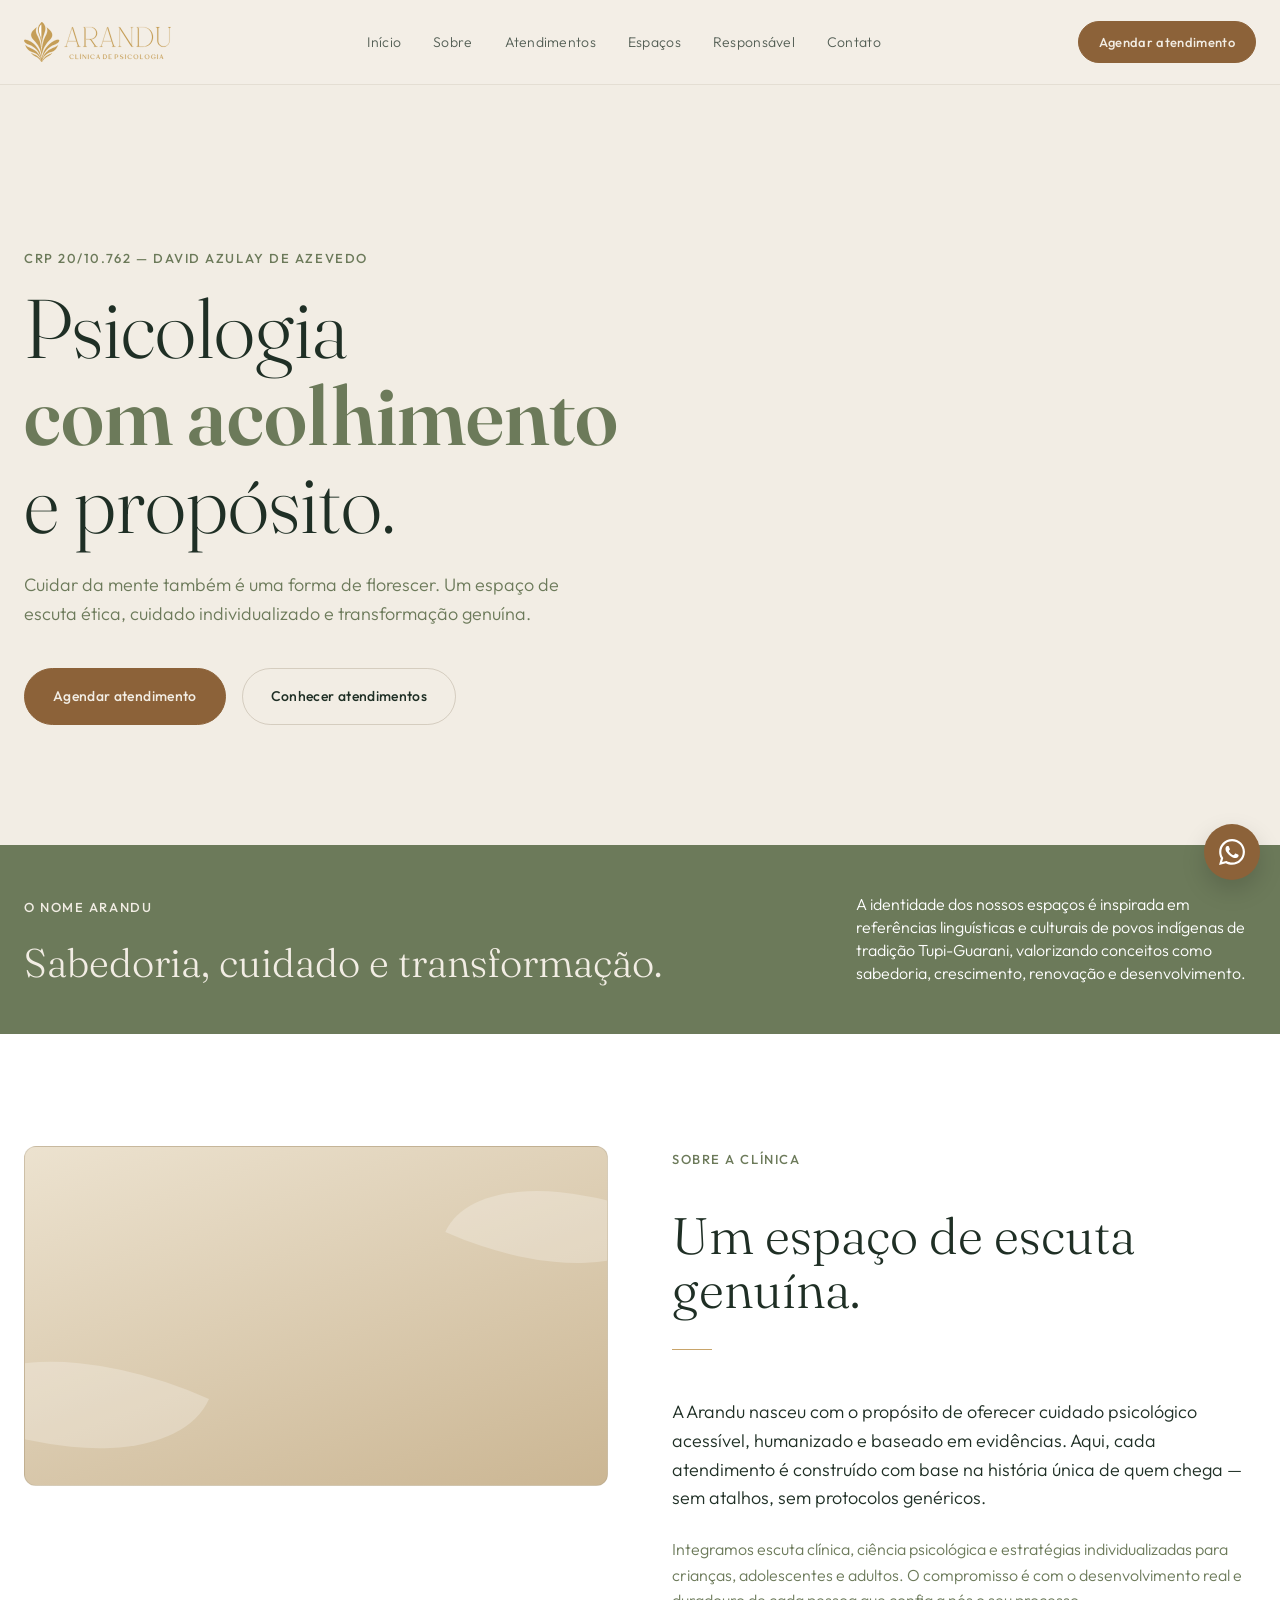
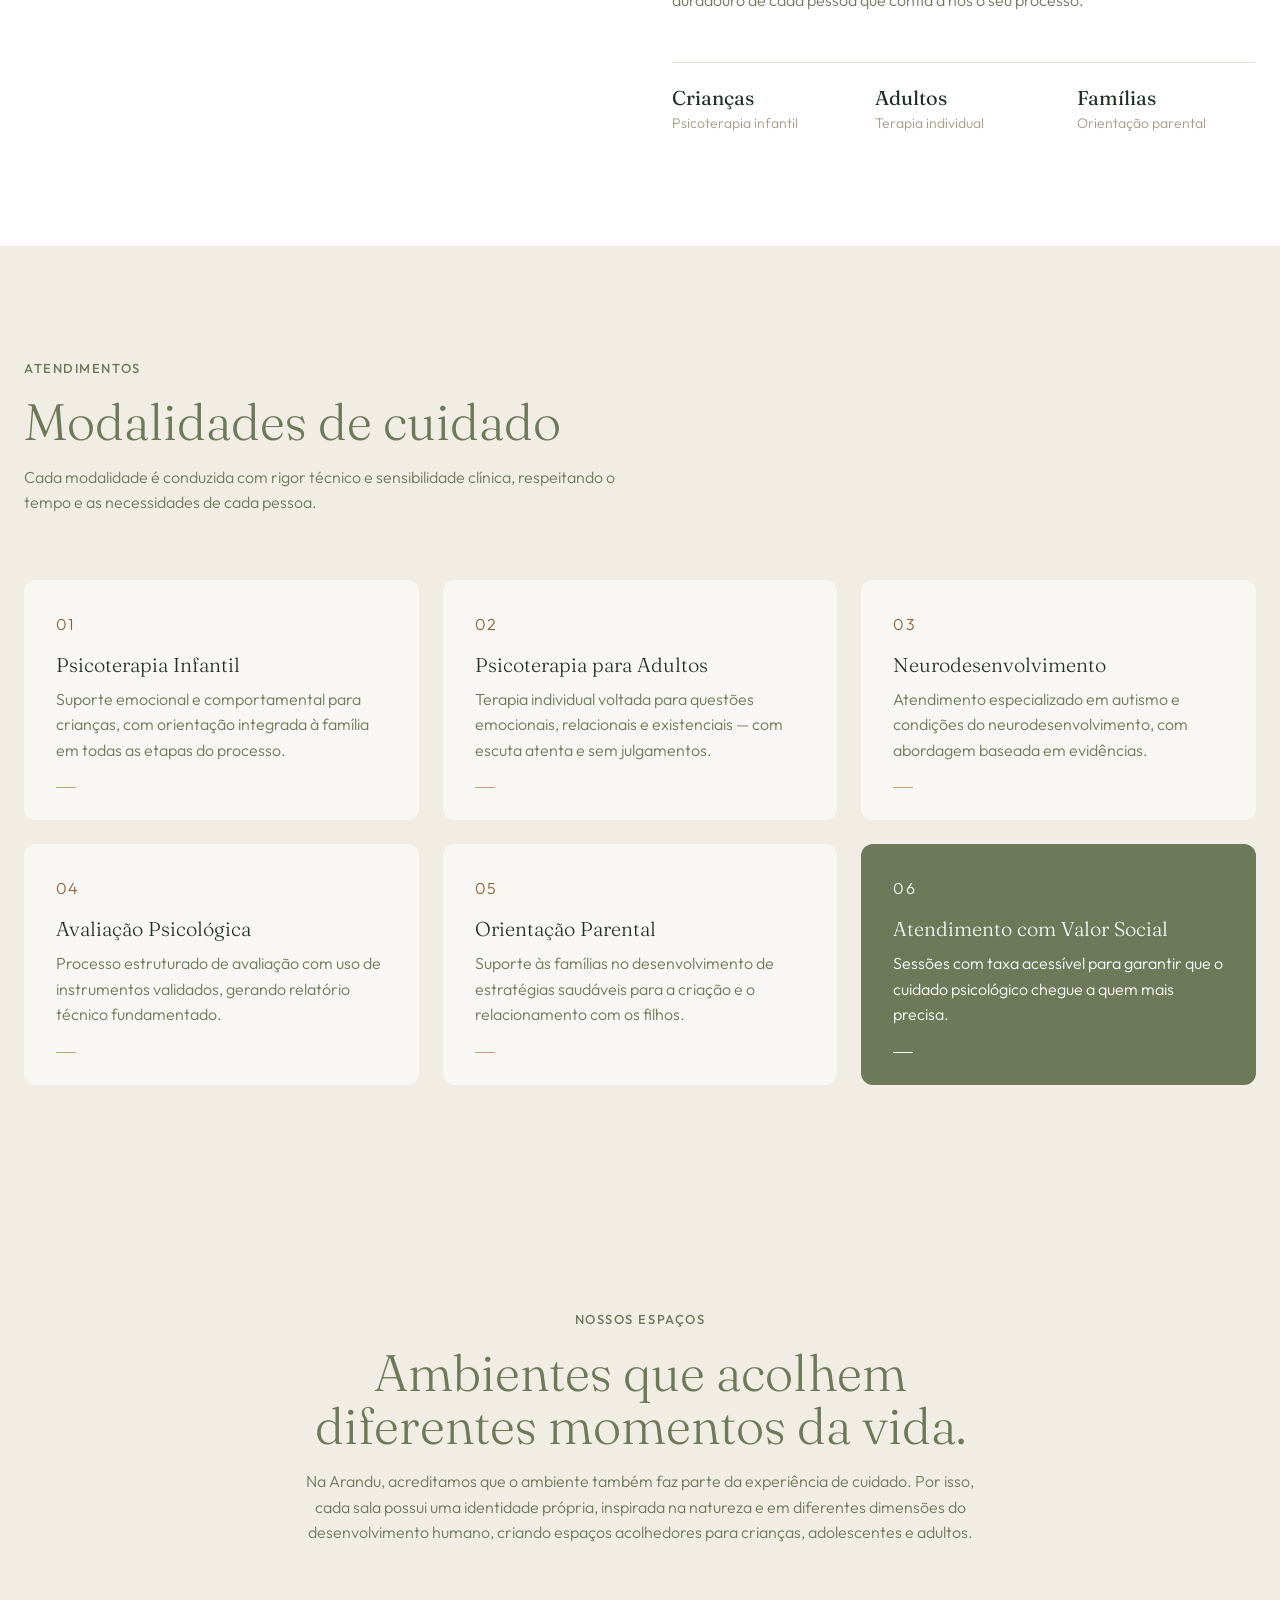
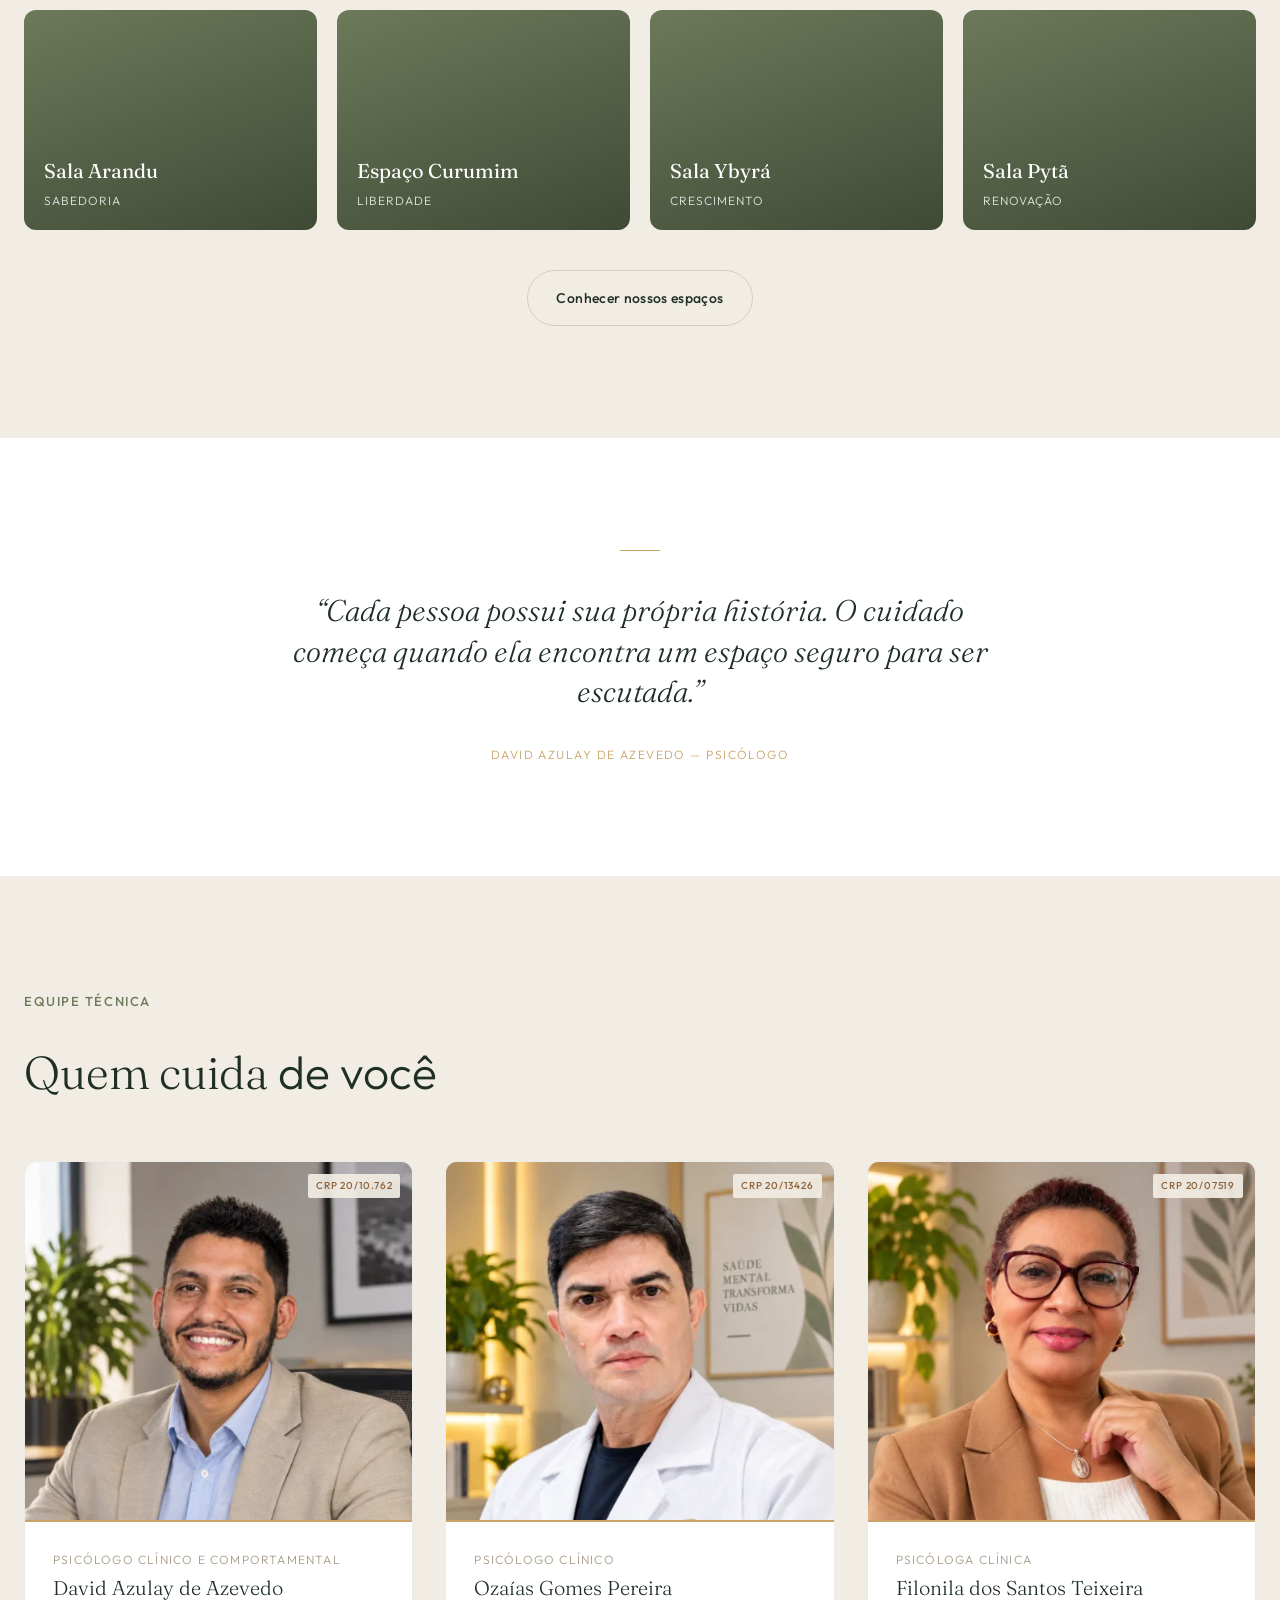
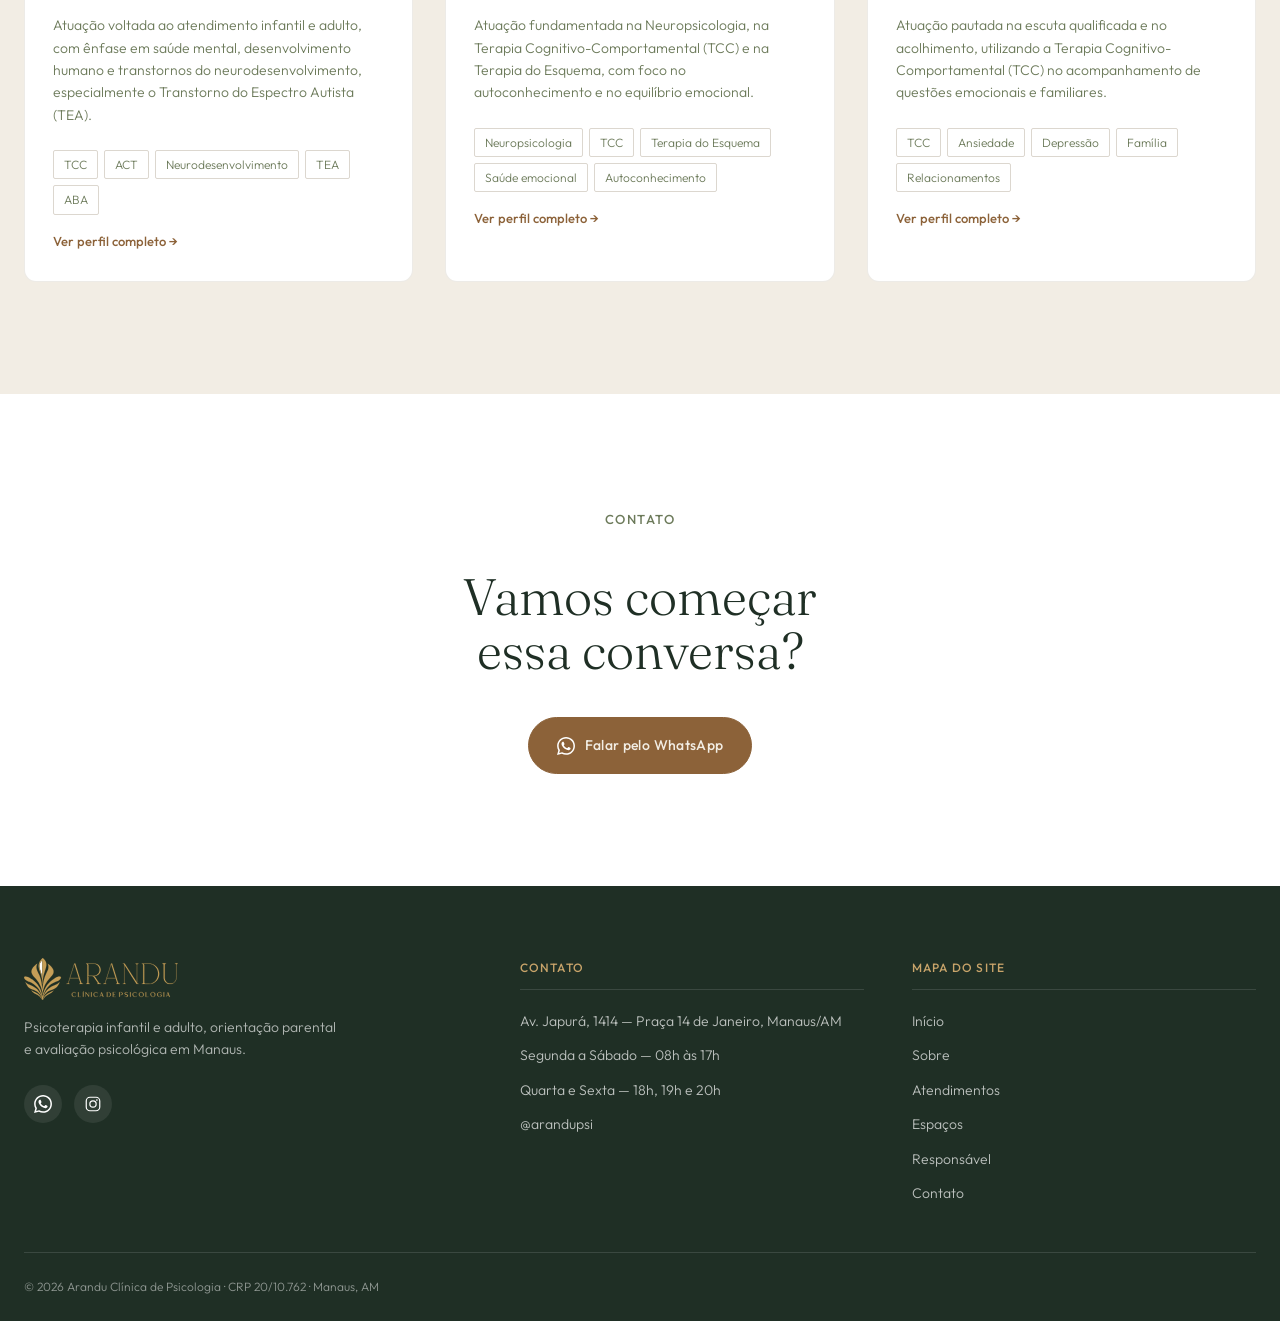
==== commit 1a40f8ae: "feat(site): adiciona página de espaços, equipe real e ajustes de UX - Nova página espacos.html com a" ====
--- a/index.html
+++ b/index.html
@@ -23,6 +23,7 @@
         <a href="#inicio">Início</a>
         <a href="#sobre">Sobre</a>
         <a href="#servicos">Atendimentos</a>
+        <a href="espacos.html">Espaços</a>
         <a href="#equipe">Responsável</a>
         <a href="#contato">Contato</a>
       </nav>
@@ -34,7 +35,7 @@
   <main>
     <section class="hero" id="inicio">
       <div class="container">
-        <span class="eyebrow">CRP 20/10762 — David Azulay de Azevedo</span>
+        <span class="eyebrow">CRP 20/10.762 — David Azulay de Azevedo</span>
         <h1 class="hero-title">
           Psicologia
           <span class="accent">com acolhimento</span>
@@ -58,8 +59,9 @@
           <h2 class="name-band-title">Sabedoria, cuidado e transformação.</h2>
         </div>
         <p class="name-band-text">
-          Na língua Guarani, Arandu significa sabedoria — um nome escolhido para
-          refletir a essência do trabalho: presença, escuta e crescimento genuíno.
+          A identidade dos nossos espaços é inspirada em referências linguísticas
+          e culturais de povos indígenas de tradição Tupi-Guarani, valorizando
+          conceitos como sabedoria, crescimento, renovação e desenvolvimento.
         </p>
       </div>
     </section>
@@ -178,6 +180,52 @@
       </div>
     </section>
 
+    <section class="section soft" id="espacos">
+      <div class="container">
+        <div class="section-heading center">
+          <span class="eyebrow">Nossos espaços</span>
+          <h2>Ambientes que acolhem diferentes momentos da vida.</h2>
+          <p>
+            Na Arandu, acreditamos que o ambiente também faz parte da experiência de
+            cuidado. Por isso, cada sala possui uma identidade própria, inspirada na
+            natureza e em diferentes dimensões do desenvolvimento humano, criando
+            espaços acolhedores para crianças, adolescentes e adultos.
+          </p>
+        </div>
+
+        <div class="spaces-preview">
+          <a class="space-card" href="espacos.html#arandu">
+            <span class="space-card-label">
+              <strong>Sala Arandu</strong>
+              <span>Sabedoria</span>
+            </span>
+          </a>
+          <a class="space-card" href="espacos.html#curumim">
+            <span class="space-card-label">
+              <strong>Espaço Curumim</strong>
+              <span>Liberdade</span>
+            </span>
+          </a>
+          <a class="space-card" href="espacos.html#ybyra">
+            <span class="space-card-label">
+              <strong>Sala Ybyrá</strong>
+              <span>Crescimento</span>
+            </span>
+          </a>
+          <a class="space-card" href="espacos.html#pyta">
+            <span class="space-card-label">
+              <strong>Sala Pytã</strong>
+              <span>Renovação</span>
+            </span>
+          </a>
+        </div>
+
+        <div class="spaces-cta-wrap">
+          <a class="btn btn-ghost spaces-cta" href="espacos.html">Conhecer nossos espaços</a>
+        </div>
+      </div>
+    </section>
+
     <section class="section quote-section">
       <div class="container quote-box">
         <span class="divider center"></span>
@@ -195,113 +243,288 @@
         <h2 class="team-title">Quem cuida <span class="sans">de você</span></h2>
 
         <div class="team-grid">
-          <article class="team-card">
+          <article class="team-card" data-modal="david" tabindex="0" role="button" aria-haspopup="dialog">
             <div class="team-photo">
-              <img src="assets/team-david.png" alt="David Azulay de Azevedo" />
-              <span class="team-badge">CRP 20/10762</span>
+              <img src="assets/team-david.webp" alt="David Azulay de Azevedo" />
+              <span class="team-badge">CRP 20/10.762</span>
             </div>
             <div class="team-body">
-              <span class="team-role">Psicólogo · Responsável Técnico</span>
+              <span class="team-role">Psicólogo Clínico e Comportamental</span>
               <h3>David Azulay de Azevedo</h3>
-              <p>
-                Especialista em Psicopedagogia Clínica, com atuação focada em
-                neurodesenvolvimento, intervenções comportamentais, autismo e
-                deficiência intelectual.
+              <p class="team-excerpt">
+                Atuação voltada ao atendimento infantil e adulto, com ênfase em
+                saúde mental, desenvolvimento humano e transtornos do
+                neurodesenvolvimento, especialmente o Transtorno do Espectro
+                Autista (TEA).
               </p>
               <div class="team-tags">
-                <span>Psicopedagogia Clínica</span>
+                <span>TCC</span>
+                <span>ACT</span>
                 <span>Neurodesenvolvimento</span>
-                <span>ABA / TEA</span>
+                <span>TEA</span>
+                <span>ABA</span>
               </div>
-            </div>
-          </article>
-
-          <article class="team-card">
+              <span class="team-more">Ver perfil completo</span>
+            </div>
+            <template>
+              <span class="modal-role">Psicólogo Clínico e Comportamental</span>
+              <h3>David Azulay de Azevedo</h3>
+              <span class="modal-crp">CRP 20/10.762 · Responsável Técnico da Arandu Clínica de Psicologia</span>
+              <p>
+                David Azulay de Azevedo é Psicólogo Clínico e Comportamental, com
+                atuação voltada ao atendimento infantil e adulto, especialmente
+                nas áreas de saúde mental, desenvolvimento humano e transtornos
+                do neurodesenvolvimento, com ênfase no Transtorno do Espectro
+                Autista (TEA).
+              </p>
+              <p>
+                Sua prática clínica integra a Terapia Cognitivo-Comportamental
+                (TCC) e a Terapia de Aceitação e Compromisso (ACT), abordagens
+                que favorecem a compreensão de pensamentos, emoções e
+                comportamentos, além do desenvolvimento de estratégias para
+                lidar de forma mais consciente e funcional com as experiências
+                da vida.
+              </p>
+              <p>
+                Atua no acompanhamento de demandas relacionadas à ansiedade,
+                depressão, questões familiares, luto, desenvolvimento emocional
+                e neurodesenvolvimento, construindo cada processo terapêutico
+                de forma individualizada, respeitando a história, as
+                necessidades e o momento de cada paciente.
+              </p>
+              <p>
+                É especialista em Psicopedagogia Clínica e Institucional e em
+                Tutoria para Educação a Distância (EAD), além de possuir
+                formação continuada em Análise do Comportamento Aplicada (ABA),
+                com pós-graduação em Intervenção ABA para Autismo e Deficiência
+                Intelectual pelo CBI of Miami e capacitação como aplicador ABA
+                por Regina Bérgamo.
+              </p>
+              <p>
+                Também atua como Supervisor Clínico e possui experiência na
+                formação de estudantes e profissionais da Psicologia, tendo
+                exercido funções como docente de graduação e pós-graduação,
+                Coordenador Adjunto de Curso de Psicologia e Responsável
+                Técnico de Clínica-Escola.
+              </p>
+              <p>
+                Além da atuação clínica, desenvolve palestras, capacitações e
+                ações de orientação em escolas, empresas e comunidades,
+                abordando temas relacionados à saúde mental, desenvolvimento
+                infantil, neurodesenvolvimento, educação emocional e inclusão.
+              </p>
+              <p>
+                À frente da Arandu Clínica de Psicologia, como Responsável
+                Técnico, dedica-se à construção de um espaço de cuidado
+                psicológico pautado pela ética, acolhimento, ciência e respeito
+                à singularidade humana, buscando favorecer autonomia,
+                autoconhecimento e qualidade de vida.
+              </p>
+              <div class="team-tags">
+                <span>TCC</span>
+                <span>ACT</span>
+                <span>Neurodesenvolvimento</span>
+                <span>TEA</span>
+                <span>ABA</span>
+              </div>
+            </template>
+          </article>
+
+          <article class="team-card" data-modal="ozaias" tabindex="0" role="button" aria-haspopup="dialog">
             <div class="team-photo">
-              <img src="assets/team-2.png" alt="Psicóloga clínica da equipe Arandu" />
-              <span class="team-badge">CRP 20/00000</span>
+              <img src="assets/team-ozaias.webp" alt="Ozaías Gomes Pereira" />
+              <span class="team-badge">CRP 20/13426</span>
+            </div>
+            <div class="team-body">
+              <span class="team-role">Psicólogo Clínico</span>
+              <h3>Ozaías Gomes Pereira</h3>
+              <p class="team-excerpt">
+                Atuação fundamentada na Neuropsicologia, na Terapia
+                Cognitivo-Comportamental (TCC) e na Terapia do Esquema, com
+                foco no autoconhecimento e no equilíbrio emocional.
+              </p>
+              <div class="team-tags">
+                <span>Neuropsicologia</span>
+                <span>TCC</span>
+                <span>Terapia do Esquema</span>
+                <span>Saúde emocional</span>
+                <span>Autoconhecimento</span>
+              </div>
+              <span class="team-more">Ver perfil completo</span>
+            </div>
+            <template>
+              <span class="modal-role">Psicólogo Clínico</span>
+              <h3>Ozaías Gomes Pereira</h3>
+              <span class="modal-crp">CRP 20/13426 · Especialista em Neuropsicologia</span>
+              <p>
+                Ozaías Gomes Pereira é Psicólogo Clínico, com atuação
+                fundamentada na Neuropsicologia, na Terapia
+                Cognitivo-Comportamental (TCC) e na Terapia do Esquema.
+              </p>
+              <p>
+                Sua prática é orientada por uma compreensão individualizada de
+                cada pessoa, considerando a interação entre cognições,
+                emoções, comportamentos e experiências de vida. O processo
+                terapêutico busca favorecer o autoconhecimento, a compreensão
+                dos padrões emocionais e comportamentais e o desenvolvimento
+                de recursos para lidar de forma mais saudável com os desafios
+                cotidianos.
+              </p>
+              <p>
+                Na Arandu Clínica de Psicologia, oferece um espaço de escuta,
+                acolhimento e cuidado, respeitando a singularidade de cada
+                história e construindo, junto ao paciente, possibilidades
+                para uma vida com maior equilíbrio e qualidade de vida.
+              </p>
+              <div class="team-tags">
+                <span>Neuropsicologia</span>
+                <span>TCC</span>
+                <span>Terapia do Esquema</span>
+                <span>Saúde emocional</span>
+                <span>Autoconhecimento</span>
+              </div>
+            </template>
+          </article>
+
+          <article class="team-card" data-modal="filonila" tabindex="0" role="button" aria-haspopup="dialog">
+            <div class="team-photo">
+              <img src="assets/team-filo.webp" alt="Filonila dos Santos Teixeira" />
+              <span class="team-badge">CRP 20/07519</span>
             </div>
             <div class="team-body">
               <span class="team-role">Psicóloga Clínica</span>
-              <h3>Nome do Profissional</h3>
-              <p>
-                Especialista em psicoterapia para adultos e adolescentes, com
-                abordagem baseada na terapia cognitivo-comportamental e atenção
-                plena.
+              <h3>Filonila dos Santos Teixeira</h3>
+              <p class="team-excerpt">
+                Atuação pautada na escuta qualificada e no acolhimento,
+                utilizando a Terapia Cognitivo-Comportamental (TCC) no
+                acompanhamento de questões emocionais e familiares.
               </p>
               <div class="team-tags">
-                <span>Psicoterapia Adultos</span>
                 <span>TCC</span>
                 <span>Ansiedade</span>
+                <span>Depressão</span>
+                <span>Família</span>
+                <span>Relacionamentos</span>
               </div>
-            </div>
-          </article>
-
-          <article class="team-card">
-            <div class="team-photo">
-              <img src="assets/team-3.png" alt="Psicóloga infantil da equipe Arandu" />
-              <span class="team-badge">CRP 20/00000</span>
-            </div>
-            <div class="team-body">
-              <span class="team-role">Psicóloga Infantil</span>
-              <h3>Nome do Profissional</h3>
-              <p>
-                Atuação voltada à psicoterapia infantil e orientação parental, com
-                foco no desenvolvimento emocional e comportamental na primeira
-                infância.
+              <span class="team-more">Ver perfil completo</span>
+            </div>
+            <template>
+              <span class="modal-role">Psicóloga Clínica</span>
+              <h3>Filonila dos Santos Teixeira</h3>
+              <span class="modal-crp">CRP 20/07519</span>
+              <p>
+                Com uma atuação pautada na escuta qualificada, no acolhimento
+                e na compreensão integral do indivíduo, Filonila dos Santos
+                Teixeira atua como Psicóloga Clínica, utilizando a Terapia
+                Cognitivo-Comportamental (TCC) como abordagem em seu trabalho.
+              </p>
+              <p>
+                Sua prática contempla o acompanhamento de pessoas que
+                vivenciam desafios relacionados à ansiedade, depressão,
+                relacionamentos e questões familiares, oferecendo um espaço
+                seguro para compreender emoções, pensamentos e comportamentos
+                e construir novas possibilidades diante das experiências
+                vividas.
+              </p>
+              <p>
+                Seu trabalho valoriza a singularidade de cada pessoa e a
+                construção de um processo terapêutico individualizado,
+                respeitando o tempo, a história e as necessidades de cada
+                paciente.
+              </p>
+              <p>
+                Na Arandu Clínica de Psicologia, acredita na psicoterapia
+                como um espaço de cuidado, autoconhecimento e transformação,
+                favorecendo o desenvolvimento de recursos emocionais para uma
+                vida com mais equilíbrio, consciência e qualidade de vida.
               </p>
               <div class="team-tags">
-                <span>Psicoterapia Infantil</span>
-                <span>Orientação Parental</span>
-                <span>Primeira Infância</span>
+                <span>TCC</span>
+                <span>Ansiedade</span>
+                <span>Depressão</span>
+                <span>Família</span>
+                <span>Relacionamentos</span>
+                <span>Autoconhecimento</span>
               </div>
-            </div>
-          </article>
-        </div>
-        <p class="team-note">
-          Substitua as fotos e dados de “Nome do Profissional” pela equipe real antes de publicar.
+            </template>
+          </article>
+        </div>
+      </div>
+    </section>
+
+    <div class="modal-overlay" id="team-modal" hidden>
+      <div class="modal-panel" role="dialog" aria-modal="true">
+        <button type="button" class="modal-close" aria-label="Fechar">✕</button>
+        <div class="modal-photo">
+          <img id="team-modal-photo" src="" alt="" />
+        </div>
+        <div class="modal-content" id="team-modal-content"></div>
+      </div>
+    </div>
+
+    <section class="section" id="contato">
+      <div class="container contact-simple">
+        <span class="eyebrow">Contato</span>
+        <h2>Vamos começar<br />essa conversa?</h2>
+        <a class="btn btn-icon" href="https://wa.me/5592999999999" target="_blank" rel="noopener">
+          <img src="assets/icon-whatsapp.svg" alt="" class="btn-icon-img" />
+          Falar pelo WhatsApp
+        </a>
+      </div>
+    </section>
+  </main>
+
+  <a class="floating-whatsapp" href="https://wa.me/5592999999999" target="_blank" rel="noopener" aria-label="Falar pelo WhatsApp">
+    <img src="assets/icon-whatsapp.svg" alt="" />
+  </a>
+
+  <footer>
+    <div class="container footer-grid">
+      <div class="footer-brand">
+        <img class="footer-logo" src="assets/logo.svg" alt="Arandu Clínica de Psicologia" />
+        <p class="footer-tagline">
+          Psicoterapia infantil e adulto, orientação parental e avaliação
+          psicológica em Manaus.
         </p>
-      </div>
-    </section>
-
-    <section class="section" id="contato">
-      <div class="container contact-grid">
-        <div>
-          <span class="eyebrow">Contato</span>
-          <h2>Vamos começar<br />essa conversa?</h2>
-          <a class="btn btn-icon" href="https://wa.me/5592999999999" target="_blank" rel="noopener">
-            <img src="assets/icon-whatsapp.svg" alt="" class="btn-icon-img" />
-            Falar pelo WhatsApp
+        <div class="footer-social">
+          <a href="https://wa.me/5592999999999" target="_blank" rel="noopener" aria-label="WhatsApp">
+            <img src="assets/icon-whatsapp.svg" alt="" />
           </a>
-          <small class="note">Troque o número do WhatsApp no arquivo index.html antes de publicar.</small>
-        </div>
-
-        <div class="contact-list">
-          <div class="contact-item">
-            <small>Endereço</small>
-            <p>Av. Japurá, 1414 Praça 14 de Janeiro Manaus / AM</p>
-          </div>
-          <div class="contact-item">
-            <small>Horários</small>
-            <p>Terça a Sábado Manhã · Tarde · Noite</p>
-          </div>
-          <div class="contact-item">
-            <small>Instagram</small>
-            <p>@arandupsi</p>
-          </div>
-        </div>
-      </div>
-    </section>
-  </main>
-
-  <a class="floating-whatsapp" href="https://wa.me/5592999999999" target="_blank" rel="noopener" aria-label="WhatsApp">
-    WhatsApp
-  </a>
-
-  <footer>
-    <div class="container footer-wrap">
-      <img class="footer-logo" src="assets/logo.svg" alt="Arandu Clínica de Psicologia" />
-      <p>© <span id="year"></span> Arandu Clínica de Psicologia · CRP 20/10762 · Manaus, AM</p>
+          <a href="https://instagram.com/arandupsi" target="_blank" rel="noopener" aria-label="Instagram">
+            <svg viewBox="0 0 24 24" fill="none" xmlns="http://www.w3.org/2000/svg">
+              <rect x="3" y="3" width="18" height="18" rx="5" stroke="currentColor" stroke-width="1.6"/>
+              <circle cx="12" cy="12" r="4.2" stroke="currentColor" stroke-width="1.6"/>
+              <circle cx="17.2" cy="6.8" r="1.1" fill="currentColor"/>
+            </svg>
+          </a>
+        </div>
+      </div>
+
+      <div class="footer-col">
+        <h4>Contato</h4>
+        <ul>
+          <li>Av. Japurá, 1414 — Praça 14 de Janeiro, Manaus/AM</li>
+          <li>Segunda a Sábado — 08h às 17h</li>
+          <li>Quarta e Sexta — 18h, 19h e 20h</li>
+          <li>@arandupsi</li>
+        </ul>
+      </div>
+
+      <div class="footer-col">
+        <h4>Mapa do site</h4>
+        <ul>
+          <li><a href="#inicio">Início</a></li>
+          <li><a href="#sobre">Sobre</a></li>
+          <li><a href="#servicos">Atendimentos</a></li>
+          <li><a href="espacos.html">Espaços</a></li>
+          <li><a href="#equipe">Responsável</a></li>
+          <li><a href="#contato">Contato</a></li>
+        </ul>
+      </div>
+    </div>
+
+    <div class="container footer-bottom">
+      <p>© <span id="year"></span> Arandu Clínica de Psicologia · CRP 20/10.762 · Manaus, AM</p>
     </div>
   </footer>
 
--- a/style.css
+++ b/style.css
@@ -257,8 +257,7 @@
 }
 
 .split,
-.about-grid,
-.contact-grid {
+.about-grid {
   display: grid;
   grid-template-columns: 1fr 1fr;
   gap: 64px;
@@ -348,6 +347,13 @@
   font-weight: 300;
 }
 
+.section-heading.center {
+  max-width: 680px;
+  margin-left: auto;
+  margin-right: auto;
+  text-align: center;
+}
+
 .cards {
   display: grid;
   grid-template-columns: repeat(3, 1fr);
@@ -389,6 +395,131 @@
 .accent-card h3,
 .accent-card p {
   color: white;
+}
+
+.spaces-preview {
+  display: grid;
+  grid-template-columns: repeat(4, 1fr);
+  gap: 20px;
+}
+
+.space-card {
+  position: relative;
+  display: flex;
+  align-items: flex-end;
+  min-height: 220px;
+  border-radius: 12px;
+  overflow: hidden;
+  padding: 20px;
+  background: linear-gradient(160deg, var(--olive), #3f4a35);
+  transition: .2s ease;
+}
+
+.space-card:hover {
+  transform: translateY(-2px);
+}
+
+.space-card.pending {
+  background: linear-gradient(160deg, #d9cdb6, #b9a887);
+}
+
+.space-card-label strong {
+  display: block;
+  font-family: var(--font-serif);
+  font-weight: 400;
+  font-size: 20px;
+  color: white;
+}
+
+.space-card-label span {
+  display: block;
+  margin-top: 4px;
+  color: rgba(255, 255, 255, .85);
+  font-size: 12px;
+  text-transform: uppercase;
+  letter-spacing: .08em;
+}
+
+.space-card-tag {
+  position: absolute;
+  top: 12px;
+  right: 12px;
+  background: rgba(242, 237, 228, .92);
+  color: var(--brown);
+  font-family: var(--font-sans);
+  font-size: 10px;
+  font-weight: 500;
+  letter-spacing: .08em;
+  text-transform: uppercase;
+  padding: 4px 8px;
+  border-radius: 2px;
+}
+
+.spaces-cta-wrap {
+  margin-top: 40px;
+  text-align: center;
+}
+
+.page-hero {
+  padding: 140px 0 72px;
+  background: var(--cream);
+}
+
+.page-hero .hero-title {
+  font-size: clamp(36px, 5.5vw, 64px);
+}
+
+.page-hero .hero-lead {
+  color: var(--ink);
+  max-width: 680px;
+}
+
+.space-block {
+  display: grid;
+  grid-template-columns: 1fr 1fr;
+  gap: 64px;
+  align-items: center;
+  padding: 80px 0;
+  border-bottom: 1px solid var(--border);
+}
+
+.space-block:last-child {
+  border-bottom: none;
+}
+
+.space-block.reverse .space-visual {
+  order: 2;
+}
+
+.space-visual {
+  min-height: 360px;
+  border-radius: 12px;
+  border: 1px solid var(--border);
+  background: linear-gradient(160deg, var(--olive), #3f4a35);
+}
+
+.space-visual.pending {
+  background: linear-gradient(160deg, #d9cdb6, #b9a887);
+}
+
+.space-content h2 {
+  margin-top: 16px;
+  font-size: clamp(28px, 3.4vw, 40px);
+}
+
+.space-content p {
+  margin-top: 24px;
+  color: var(--olive);
+  font-size: 16px;
+  font-weight: 300;
+}
+
+.space-tag {
+  display: inline-block;
+  margin-top: 16px;
+  color: var(--muted);
+  font-size: 12px;
+  font-style: italic;
 }
 
 .quote-section {
@@ -439,19 +570,30 @@
   border: 1px solid var(--border-soft);
   border-radius: 12px;
   overflow: hidden;
+  cursor: pointer;
+  transition: .2s ease;
+}
+
+.team-card:hover,
+.team-card:focus-visible {
+  transform: translateY(-2px);
+  box-shadow: 0 16px 32px rgba(31, 47, 37, .12);
+  outline: none;
 }
 
 .team-photo {
   position: relative;
-  aspect-ratio: 4 / 3.9;
+  height: 360px;
   background: #d8cbb6;
   border-bottom: 2px solid var(--gold);
+  overflow: hidden;
 }
 
 .team-photo img {
   width: 100%;
   height: 100%;
   object-fit: cover;
+  object-position: top center;
 }
 
 .team-badge {
@@ -488,11 +630,24 @@
   font-weight: 300;
 }
 
-.team-body p {
+.team-excerpt {
   margin-top: 16px;
   color: var(--olive);
   font-size: 14px;
   font-weight: 300;
+}
+
+.team-more {
+  display: inline-block;
+  margin-top: 16px;
+  color: var(--brown);
+  font-size: 13px;
+  font-weight: 500;
+  font-family: var(--font-sans);
+}
+
+.team-more::after {
+  content: " →";
 }
 
 .team-tags {
@@ -511,83 +666,239 @@
   font-family: var(--font-sans);
 }
 
-.team-note {
+.modal-overlay {
+  position: fixed;
+  inset: 0;
+  display: flex;
+  align-items: center;
+  justify-content: center;
+  padding: 24px;
+  background: rgba(31, 47, 37, .6);
+  z-index: 200;
+}
+
+.modal-overlay[hidden] {
+  display: none;
+}
+
+.modal-panel {
+  position: relative;
+  display: grid;
+  grid-template-columns: 300px 1fr;
+  align-items: start;
+  width: 100%;
+  max-width: 920px;
+  max-height: 90vh;
+  overflow-y: auto;
+  background: var(--white);
+  border-radius: 16px;
+  box-shadow: 0 30px 60px rgba(0, 0, 0, .25);
+}
+
+.modal-close {
+  position: absolute;
+  top: 16px;
+  right: 16px;
+  z-index: 2;
+  width: 32px;
+  height: 32px;
+  display: flex;
+  align-items: center;
+  justify-content: center;
+  border: none;
+  border-radius: 50%;
+  background: rgba(255, 255, 255, .85);
+  color: var(--ink);
+  font-size: 14px;
+  cursor: pointer;
+}
+
+.modal-photo {
+  position: sticky;
+  top: 24px;
+  margin: 24px 0 24px 24px;
+  aspect-ratio: 3 / 4;
+  background: #d8cbb6;
+  border-radius: 16px;
+  overflow: hidden;
+}
+
+.modal-photo img {
+  width: 100%;
+  height: 100%;
+  object-fit: contain;
+  object-position: bottom;
+}
+
+.modal-content {
+  padding: 44px 44px 44px 32px;
+}
+
+.modal-content .modal-role {
+  display: block;
+  color: var(--muted);
+  text-transform: uppercase;
+  letter-spacing: .1em;
+  font-size: 12px;
+  font-family: var(--font-sans);
+}
+
+.modal-content h3 {
+  margin-top: 8px;
+  font-size: 28px;
+  font-weight: 300;
+}
+
+.modal-content .modal-crp {
+  display: block;
+  margin-top: 6px;
+  color: var(--gold);
+  font-size: 13px;
+  font-family: var(--font-sans);
+}
+
+.modal-content p {
+  margin-top: 20px;
+  color: var(--olive);
+  font-size: 16px;
+  line-height: 1.65;
+  font-weight: 300;
+}
+
+.modal-content .team-tags {
   margin-top: 24px;
-  color: var(--muted);
-  font-size: 12px;
-}
-
-.contact-grid h2 {
+}
+
+.contact-simple {
+  max-width: 560px;
+  margin: 0 auto;
+  text-align: center;
+}
+
+.contact-simple h2 {
   margin-top: 24px;
 }
 
-.contact-grid .btn {
+.contact-simple .btn {
   margin-top: 40px;
-}
-
-.contact-list {
-  display: grid;
-  gap: 16px;
-}
-
-.contact-item {
-  background: var(--cream);
-  border: 1px solid var(--border);
-  border-radius: 12px;
-  padding: 24px;
-}
-
-.contact-item small {
-  display: block;
-  color: var(--gold);
-  text-transform: uppercase;
-  letter-spacing: .08em;
-  font-size: 12px;
-  font-family: var(--font-sans);
-}
-
-.contact-item p {
-  margin-top: 12px;
-  font-size: 14px;
-  font-weight: 300;
-}
-
-.note {
-  display: block;
-  margin-top: 14px;
-  color: var(--muted);
-  font-size: 11px;
 }
 
 .floating-whatsapp {
   position: fixed;
   right: 20px;
   bottom: 20px;
+  display: flex;
+  align-items: center;
+  justify-content: center;
+  width: 56px;
+  height: 56px;
   background: var(--brown);
-  color: var(--cream);
-  padding: 13px 18px;
-  border-radius: 999px;
+  border-radius: 50%;
+  box-shadow: 0 10px 25px rgba(0, 0, 0, .15);
+  transition: .2s ease;
+  z-index: 40;
+}
+
+.floating-whatsapp:hover {
+  transform: translateY(-2px);
+}
+
+.floating-whatsapp img {
+  width: 26px;
+  height: 26px;
+  filter: brightness(0) invert(1);
+}
+
+footer {
+  background: var(--ink);
+  padding: 72px 0 0;
+}
+
+.footer-grid {
+  display: grid;
+  grid-template-columns: 1.3fr 1fr 1fr;
+  gap: 48px;
+  padding-bottom: 48px;
+  border-bottom: 1px solid rgba(255, 255, 255, .12);
+}
+
+.footer-brand .footer-logo {
+  height: 42px;
+  width: auto;
+}
+
+.footer-tagline {
+  margin-top: 16px;
+  max-width: 320px;
+  color: rgba(255, 255, 255, .65);
+  font-size: 14px;
+  font-weight: 300;
+}
+
+.footer-social {
+  display: flex;
+  gap: 12px;
+  margin-top: 24px;
+}
+
+.footer-social a {
+  display: flex;
+  align-items: center;
+  justify-content: center;
+  width: 38px;
+  height: 38px;
+  border-radius: 50%;
+  background: rgba(255, 255, 255, .08);
+  color: white;
+  transition: .2s ease;
+}
+
+.footer-social a:hover {
+  background: var(--brown);
+}
+
+.footer-social img,
+.footer-social svg {
+  width: 18px;
+  height: 18px;
+  filter: brightness(0) invert(1);
+}
+
+.footer-col h4 {
+  padding-bottom: 12px;
+  border-bottom: 1px solid rgba(255, 255, 255, .12);
+  color: var(--gold);
+  font-family: var(--font-sans);
   font-weight: 500;
-  font-family: var(--font-sans);
-  box-shadow: 0 10px 25px rgba(0, 0, 0, .15);
-  z-index: 40;
-}
-
-footer {
-  background: var(--cream);
-  border-top: 1px solid var(--border);
-  padding: 40px 0;
-}
-
-.footer-wrap {
-  display: flex;
-  justify-content: space-between;
-  align-items: center;
-  gap: 20px;
-}
-
-.footer-wrap p {
-  color: var(--muted);
+  font-size: 12px;
+  text-transform: uppercase;
+  letter-spacing: .1em;
+}
+
+.footer-col ul {
+  display: grid;
+  gap: 12px;
+  margin-top: 20px;
+  list-style: none;
+}
+
+.footer-col li,
+.footer-col a {
+  color: rgba(255, 255, 255, .7);
+  font-size: 14px;
+  font-weight: 300;
+}
+
+.footer-col a:hover {
+  color: white;
+}
+
+.footer-bottom {
+  padding: 24px 0;
+}
+
+.footer-bottom p {
+  color: rgba(255, 255, 255, .5);
   font-size: 12px;
 }
 
@@ -618,8 +929,7 @@
   }
 
   .split,
-  .about-grid,
-  .contact-grid {
+  .about-grid {
     grid-template-columns: 1fr;
     gap: 40px;
   }
@@ -634,12 +944,51 @@
   }
 
   .cards,
-  .team-grid {
+  .team-grid,
+  .spaces-preview {
     grid-template-columns: 1fr 1fr;
+  }
+
+  .space-block,
+  .space-block.reverse {
+    grid-template-columns: 1fr;
+    gap: 32px;
+    padding: 56px 0;
+  }
+
+  .space-block .space-visual {
+    order: 0;
+  }
+
+  .space-visual {
+    min-height: 240px;
   }
 
   .hero {
     padding: 128px 0 80px;
+  }
+
+  .page-hero {
+    padding: 112px 0 56px;
+  }
+
+  .footer-grid {
+    grid-template-columns: 1fr 1fr;
+  }
+
+  .footer-brand {
+    grid-column: 1 / -1;
+  }
+
+  .modal-panel {
+    grid-template-columns: 1fr;
+  }
+
+  .modal-photo {
+    position: static;
+    margin: 0;
+    aspect-ratio: 4 / 3;
+    border-radius: 16px 16px 0 0;
   }
 }
 
@@ -657,13 +1006,22 @@
   }
 
   .cards,
-  .team-grid {
+  .team-grid,
+  .spaces-preview {
     grid-template-columns: 1fr;
   }
 
-  .footer-wrap {
-    flex-direction: column;
-    align-items: flex-start;
+  .footer-grid {
+    grid-template-columns: 1fr;
+    gap: 32px;
+  }
+
+  .footer-brand {
+    grid-column: auto;
+  }
+
+  .footer-bottom {
+    text-align: left;
   }
 
   .floating-whatsapp {
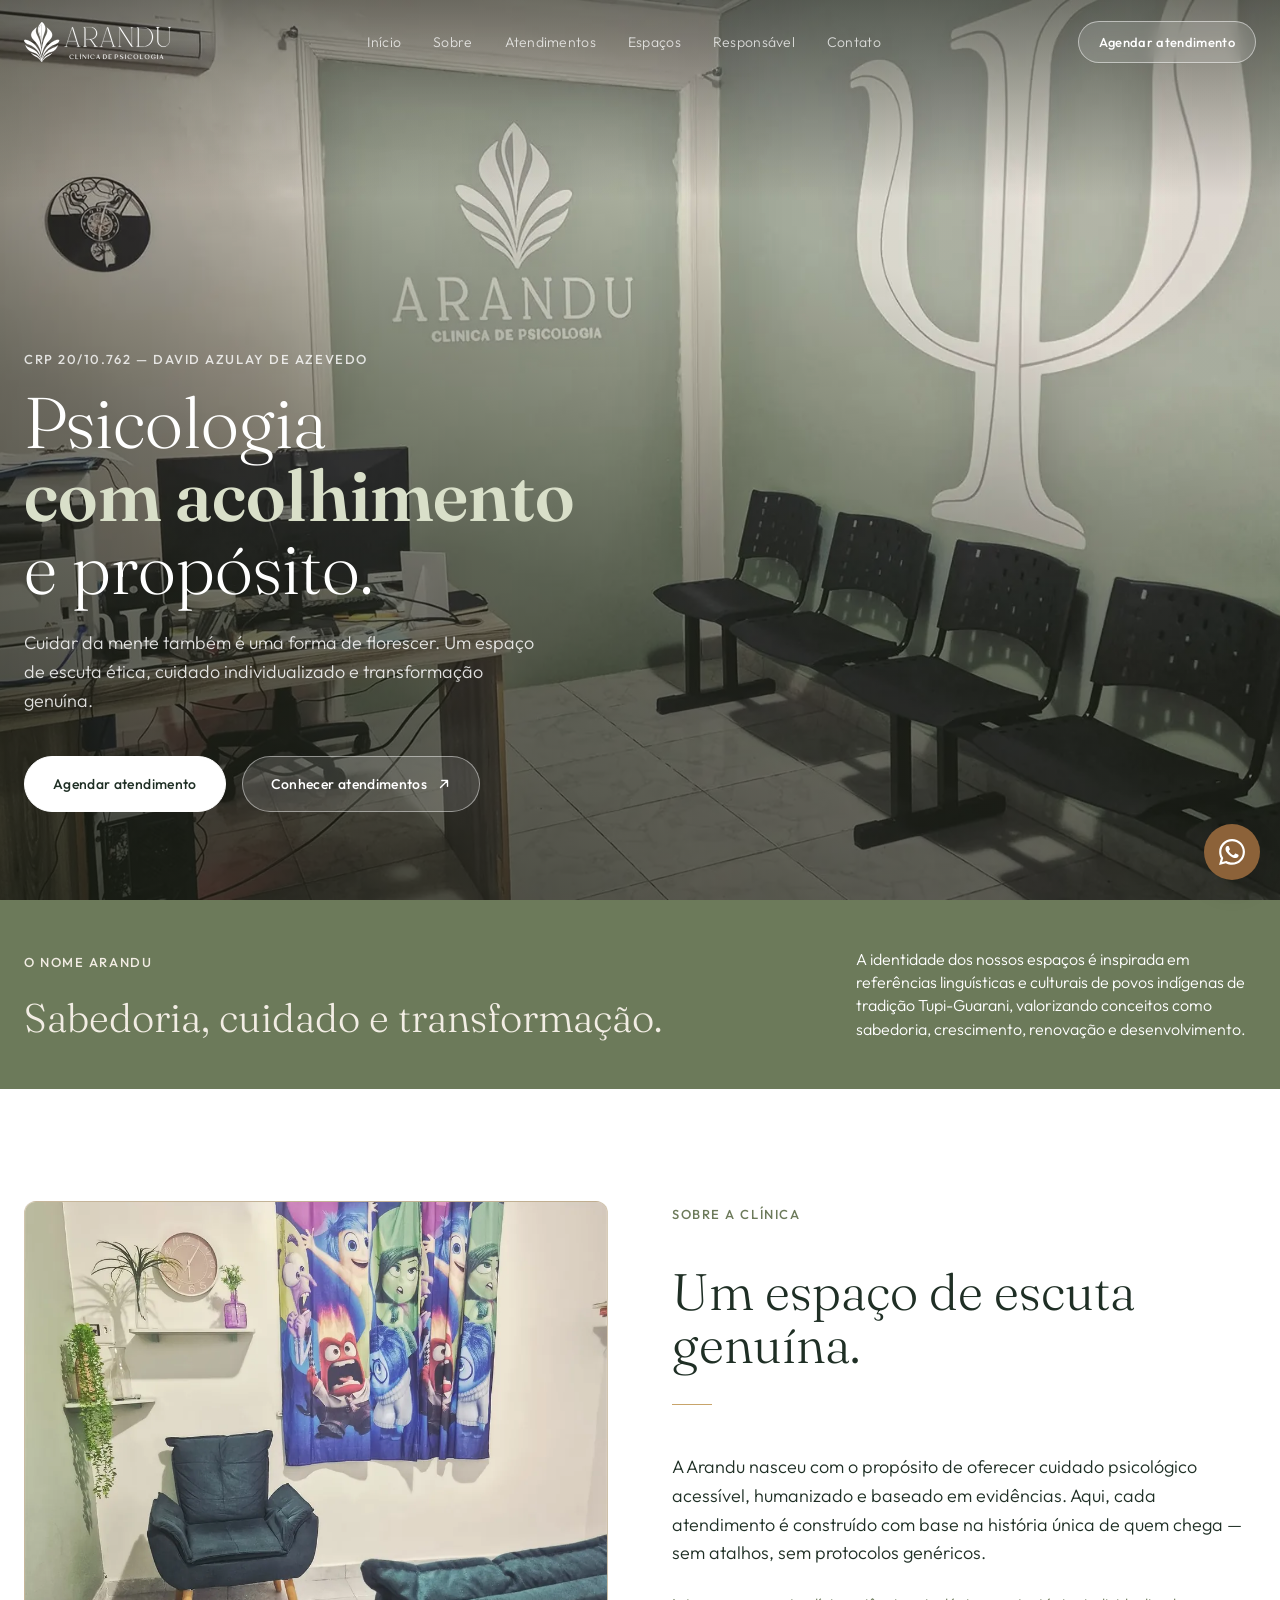
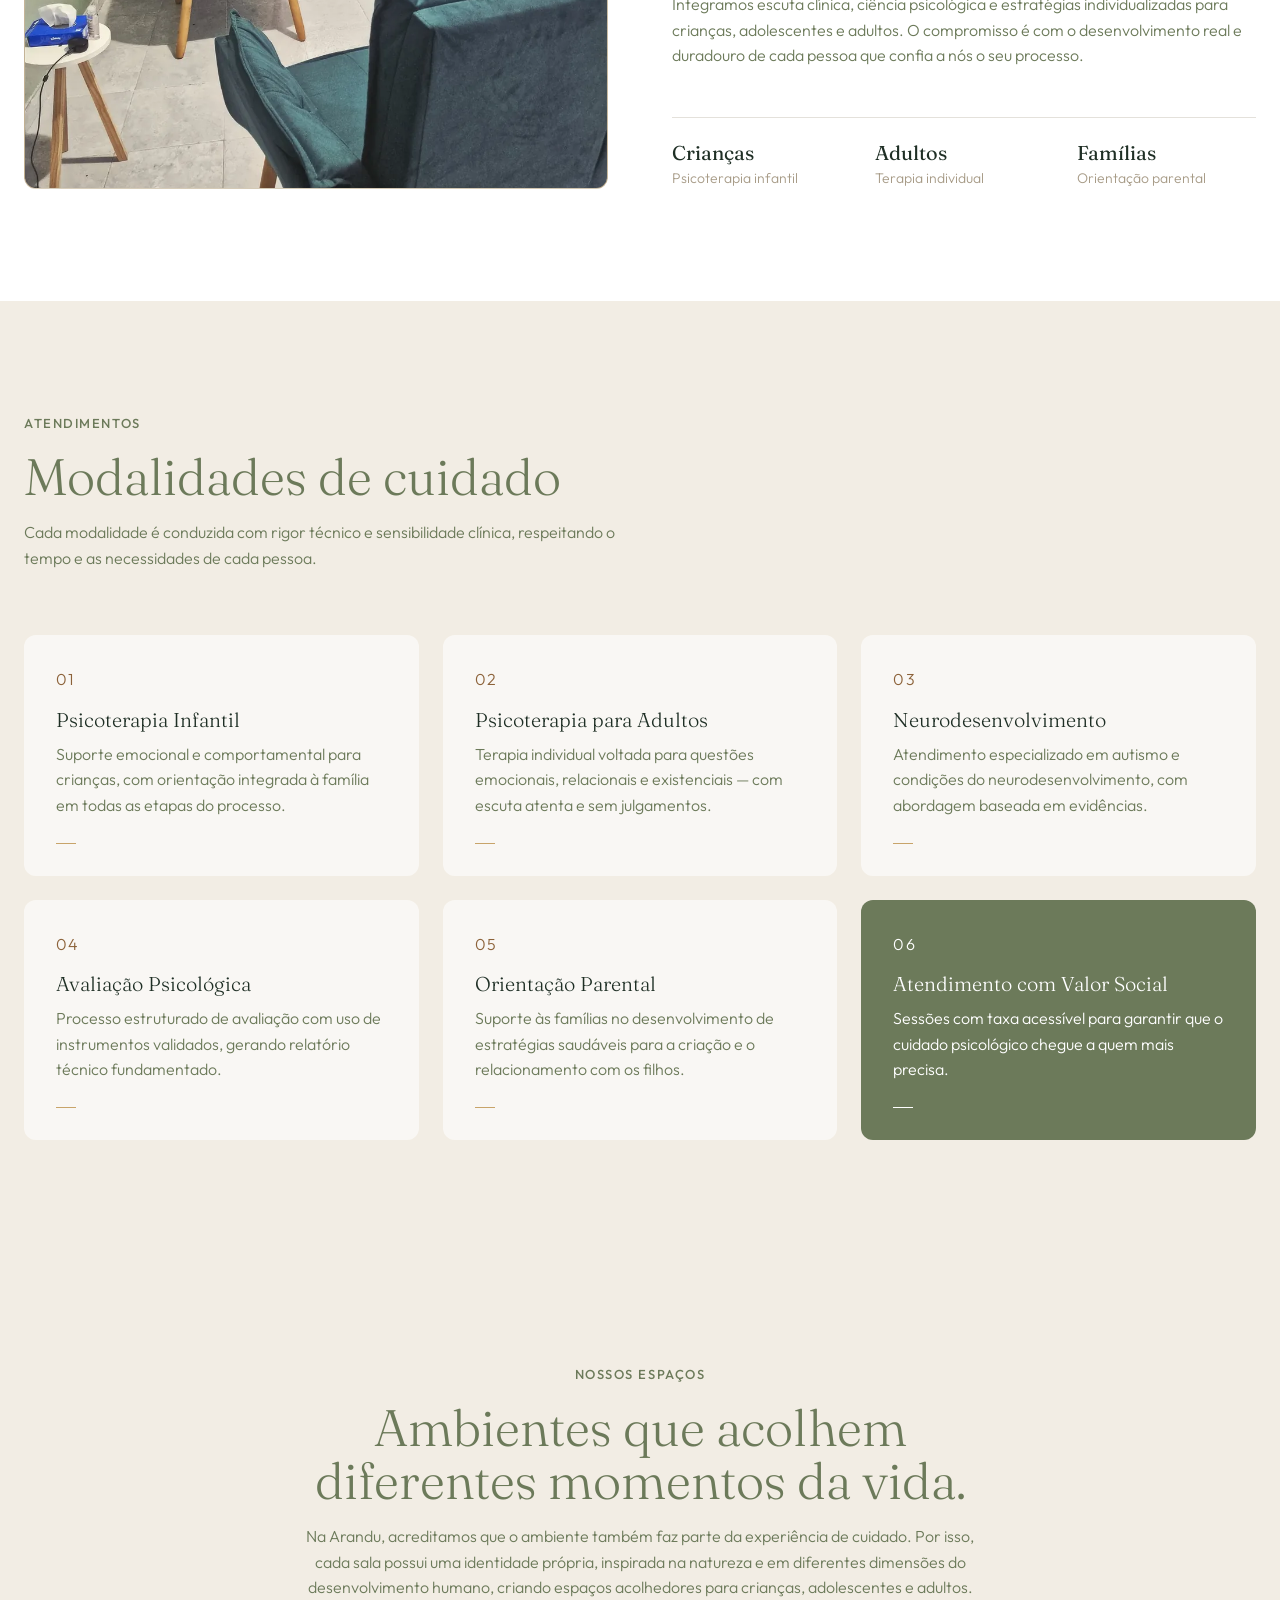
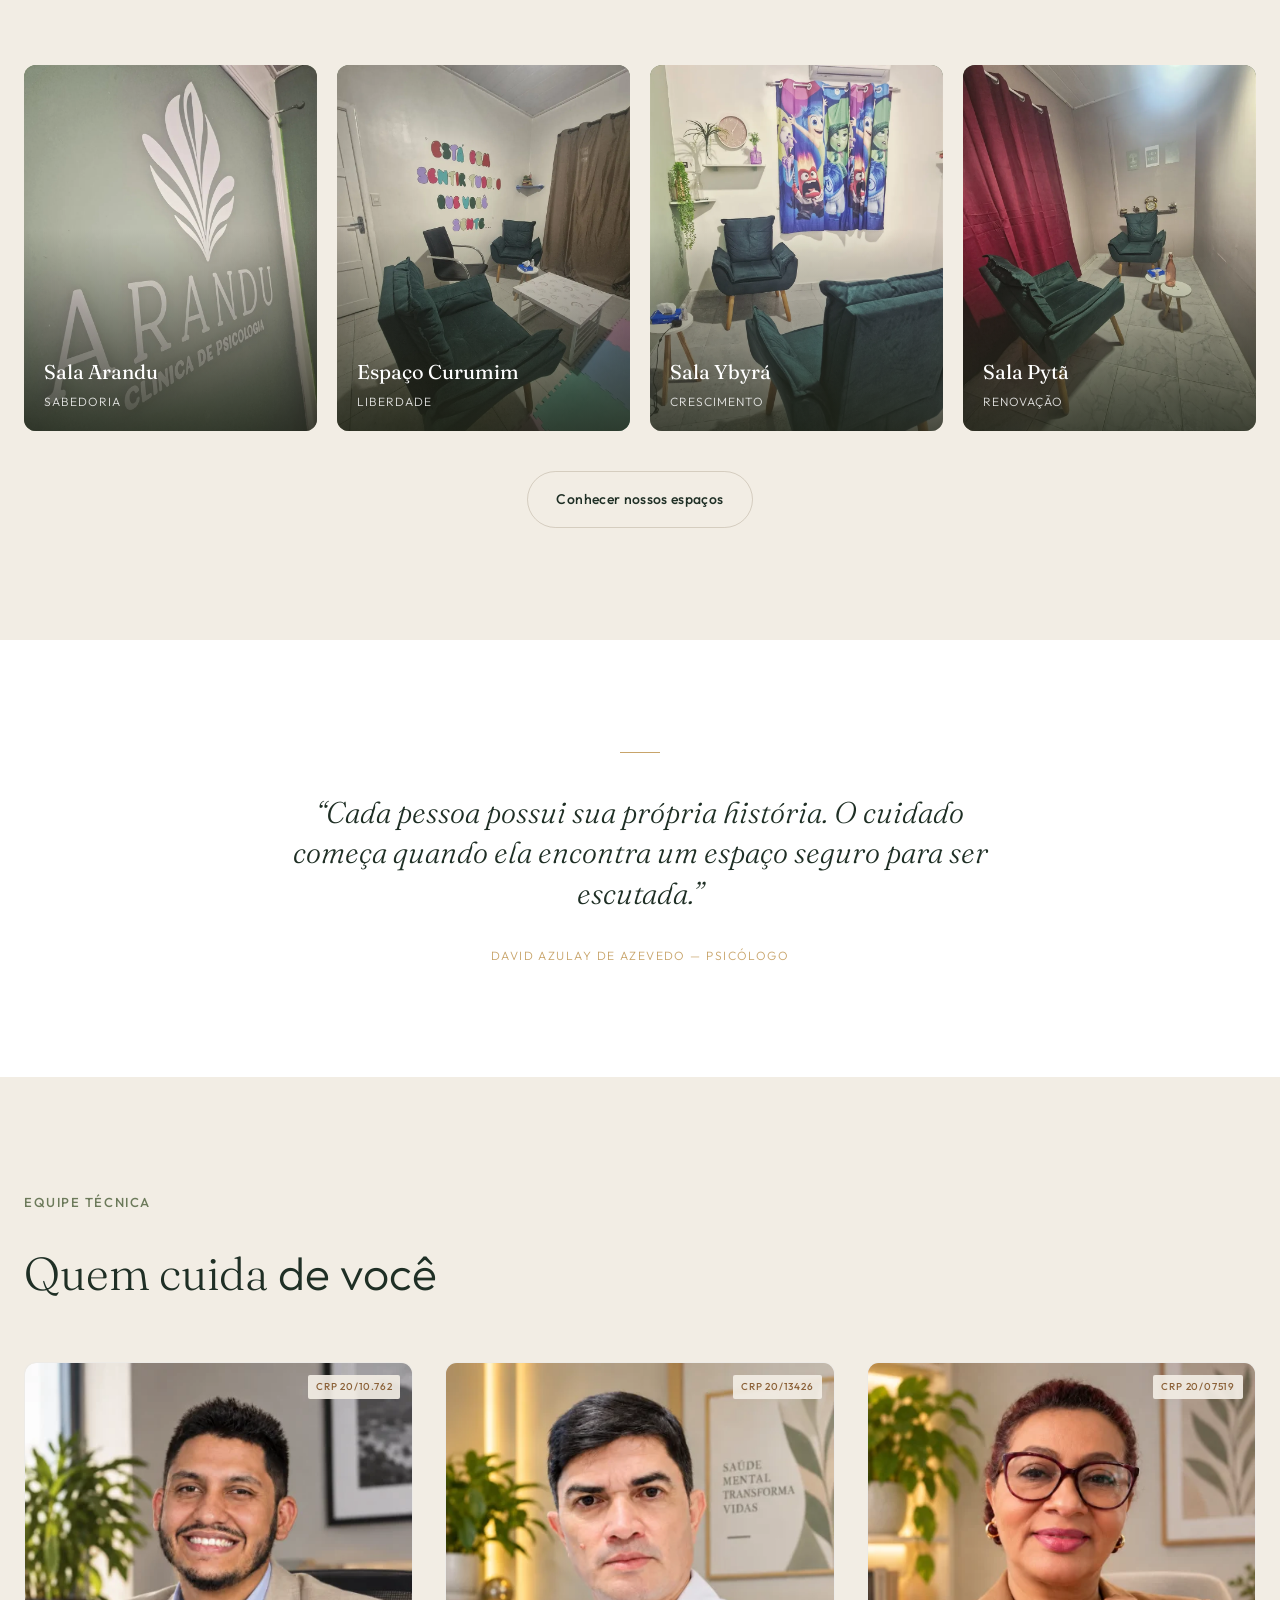
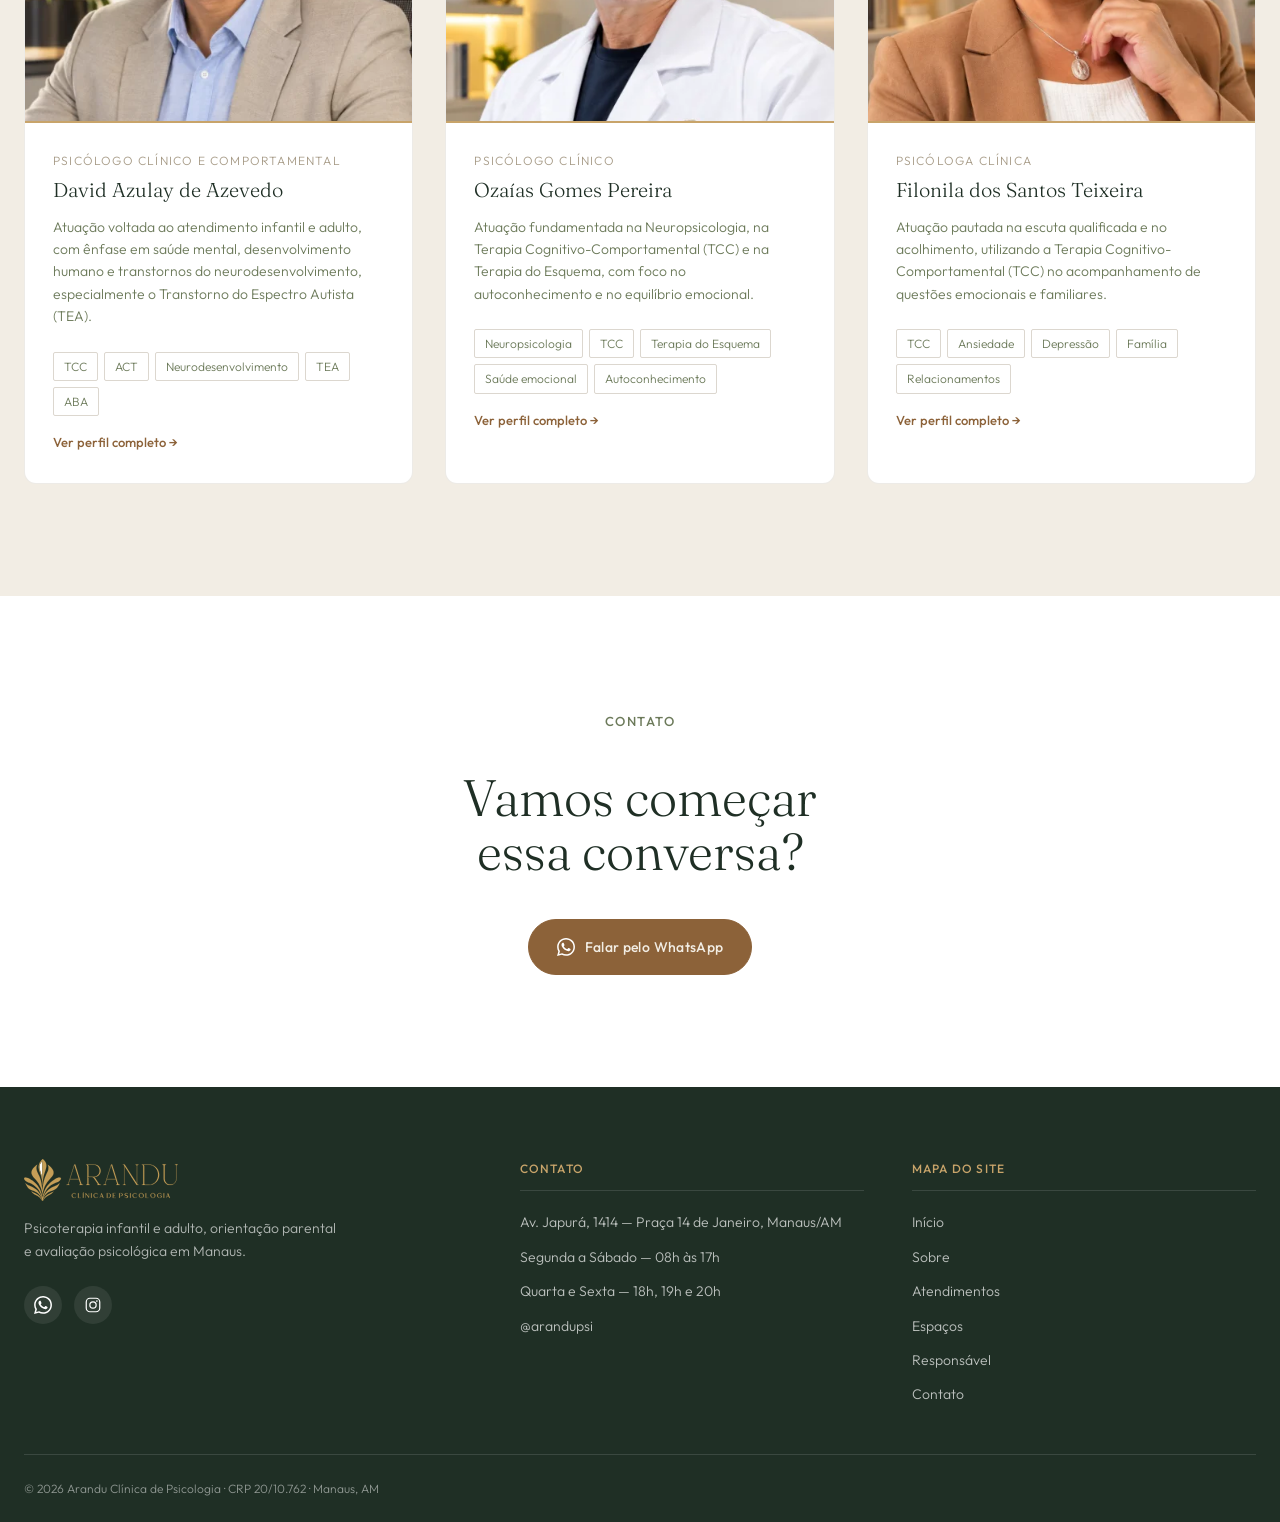
==== commit 65b8adc9: "feat(site): aplica fotos reais nos espaços, hero com imagem e header transparente na home Co-Authore" ====
--- a/index.html
+++ b/index.html
@@ -10,7 +10,7 @@
   <link href="https://fonts.googleapis.com/css2?family=Fraunces:ital,wght@0,300;0,400;0,500;0,600;1,300;1,400&family=Outfit:wght@300;400;500;600;700&display=swap" rel="stylesheet">
   <link rel="stylesheet" href="style.css" />
 </head>
-<body>
+<body class="home">
   <header class="topbar">
     <div class="container nav-wrap">
       <a class="brand" href="#inicio">
@@ -34,7 +34,7 @@
 
   <main>
     <section class="hero" id="inicio">
-      <div class="container">
+      <div class="container hero-copy">
         <span class="eyebrow">CRP 20/10.762 — David Azulay de Azevedo</span>
         <h1 class="hero-title">
           Psicologia
@@ -47,7 +47,10 @@
         </p>
         <div class="hero-actions">
           <a class="btn" href="#contato">Agendar atendimento</a>
-          <a class="btn btn-ghost" href="#servicos">Conhecer atendimentos</a>
+          <a class="btn btn-ghost" href="#servicos">
+            Conhecer atendimentos
+            <svg class="btn-arrow" viewBox="0 0 16 16" aria-hidden="true"><path d="M4 12 12 4M5.5 4H12v6.5" fill="none" stroke="currentColor" stroke-width="1.6" stroke-linecap="round" stroke-linejoin="round"/></svg>
+          </a>
         </div>
       </div>
     </section>
@@ -68,10 +71,9 @@
 
     <section class="section" id="sobre">
       <div class="container split about-grid">
-        <div class="about-visual" aria-hidden="true">
-          <span class="leaf leaf-1"></span>
-          <span class="leaf leaf-2"></span>
-        </div>
+        <figure class="about-visual">
+          <img src="assets/espacos/sobre.webp" alt="Sala de atendimento da Arandu com parede verde, poltronas em veludo verde e plantas" width="1050" height="1400" loading="lazy" decoding="async" />
+        </figure>
         <div>
           <span class="eyebrow">Sobre a clínica</span>
           <h2 class="about-title">Um espaço de escuta genuína.</h2>
@@ -195,24 +197,28 @@
 
         <div class="spaces-preview">
           <a class="space-card" href="espacos.html#arandu">
+            <img class="space-card-img" src="assets/espacos/arandu.webp" alt="" width="1000" height="1250" loading="lazy" decoding="async" />
             <span class="space-card-label">
               <strong>Sala Arandu</strong>
               <span>Sabedoria</span>
             </span>
           </a>
           <a class="space-card" href="espacos.html#curumim">
+            <img class="space-card-img" src="assets/espacos/curumim.webp" alt="" width="1000" height="1250" loading="lazy" decoding="async" />
             <span class="space-card-label">
               <strong>Espaço Curumim</strong>
               <span>Liberdade</span>
             </span>
           </a>
           <a class="space-card" href="espacos.html#ybyra">
+            <img class="space-card-img" src="assets/espacos/ybyra.webp" alt="" width="1000" height="1250" loading="lazy" decoding="async" />
             <span class="space-card-label">
               <strong>Sala Ybyrá</strong>
               <span>Crescimento</span>
             </span>
           </a>
           <a class="space-card" href="espacos.html#pyta">
+            <img class="space-card-img" src="assets/espacos/pyta.webp" alt="" width="1000" height="1250" loading="lazy" decoding="async" />
             <span class="space-card-label">
               <strong>Sala Pytã</strong>
               <span>Renovação</span>
--- a/style.css
+++ b/style.css
@@ -144,8 +144,165 @@
 }
 
 .hero {
+  position: relative;
+  isolation: isolate;
   padding: 160px 0 120px;
   background: var(--cream);
+}
+
+.hero::before,
+.hero::after {
+  content: "";
+  position: absolute;
+  inset: 0;
+  z-index: -1;
+}
+
+
+.page-hero::before {
+  left: 30%;
+  background: url("assets/espacos/hero-espacos.webp") center 55% / cover no-repeat;
+}
+
+.hero::after {
+  background: linear-gradient(90deg, var(--cream) 0%, var(--cream) 38%, rgba(242, 237, 228, .82) 58%, rgba(242, 237, 228, .25) 100%);
+}
+
+/* Header transparente na home; ganha fundo ao rolar */
+.home .topbar {
+  position: fixed;
+  left: 0;
+  right: 0;
+  background: transparent;
+  backdrop-filter: none;
+  border-bottom-color: transparent;
+  transition: background-color .3s ease, border-color .3s ease, backdrop-filter .3s ease;
+}
+
+.home .topbar.is-scrolled,
+.home .topbar:has(.nav.open) {
+  background: rgba(242, 237, 228, .92);
+  backdrop-filter: blur(14px);
+  border-bottom-color: var(--border-soft);
+}
+
+.home .hero {
+  display: flex;
+  align-items: flex-end;
+  min-height: max(640px, 100svh);
+  margin: 0;
+  padding: 160px 0 88px;
+  border-radius: 0;
+  overflow: hidden;
+  background: #2b3123;
+}
+
+#inicio::before {
+  background: url("assets/espacos/hero-home.webp") 65% center / cover no-repeat;
+  transform-origin: 65% 40%;
+  animation: hero-bg-zoom 22s ease-in-out infinite alternate;
+}
+
+#inicio::after {
+  background:
+    linear-gradient(180deg, rgba(22, 27, 18, .55) 0%, rgba(22, 27, 18, 0) 22%),
+    linear-gradient(20deg, rgba(22, 27, 18, .82) 0%, rgba(22, 27, 18, .55) 38%, rgba(22, 27, 18, .08) 70%);
+}
+
+.home .hero-copy {
+  max-width: 1320px;
+}
+
+.home .hero .eyebrow {
+  color: rgba(255, 255, 255, .8);
+}
+
+.home .hero-title {
+  max-width: 760px;
+  font-size: clamp(40px, 5.6vw, 80px);
+  line-height: 1.02;
+  color: #fff;
+}
+
+.home .hero-title .accent {
+  color: #d9dfc9;
+}
+
+.home .hero-lead {
+  max-width: 520px;
+  color: rgba(255, 255, 255, .85);
+}
+
+.home .hero .btn {
+  background: #fff;
+  border-color: #fff;
+  color: var(--ink);
+}
+
+.home .hero .btn:hover {
+  background: var(--cream);
+}
+
+.home .hero .btn-ghost {
+  background: rgba(255, 255, 255, .12);
+  border-color: rgba(255, 255, 255, .45);
+  color: #fff;
+  backdrop-filter: blur(8px);
+}
+
+.home .hero .btn-ghost:hover {
+  background: rgba(255, 255, 255, .22);
+}
+
+.btn-arrow {
+  width: 14px;
+  height: 14px;
+}
+
+.hero-copy > * {
+  animation: hero-fade-up .9s cubic-bezier(.2, .7, .2, 1) both;
+}
+
+.hero-copy > :nth-child(2) { animation-delay: .1s; }
+.hero-copy > :nth-child(3) { animation-delay: .2s; }
+.hero-copy > :nth-child(4) { animation-delay: .3s; }
+
+@keyframes hero-bg-zoom {
+  from { transform: scale(1.02); }
+  to { transform: scale(1.1); }
+}
+
+@keyframes hero-fade-up {
+  from { opacity: 0; transform: translateY(18px); }
+  to { opacity: 1; transform: none; }
+}
+
+/* header claro sobre a foto, antes de rolar */
+.home .topbar:not(.is-scrolled):not(:has(.nav.open)) .brand-logo {
+  filter: brightness(0) invert(1);
+}
+
+.home .topbar:not(.is-scrolled):not(:has(.nav.open)) .nav a,
+.home .topbar:not(.is-scrolled):not(:has(.nav.open)) .menu-toggle {
+  color: #fff;
+}
+
+.home .topbar:not(.is-scrolled):not(:has(.nav.open)) .desktop-cta {
+  background: rgba(255, 255, 255, .14);
+  border-color: rgba(255, 255, 255, .5);
+  color: #fff;
+  backdrop-filter: blur(8px);
+}
+
+.home .topbar {
+  transition: background-color .3s ease, border-color .3s ease;
+}
+
+@media (prefers-reduced-motion: reduce) {
+  #inicio::before,
+  .hero-copy > * {
+    animation: none;
+  }
 }
 
 .eyebrow {
@@ -266,11 +423,29 @@
 
 .about-visual {
   position: relative;
+  margin: 0;
   min-height: 340px;
   border-radius: 12px;
   overflow: hidden;
   border: 1px solid var(--border);
   background: linear-gradient(160deg, #ece2cf, #cbb693);
+}
+
+.about-grid {
+  align-items: stretch;
+}
+
+.about-visual {
+  height: 100%;
+  min-height: 520px;
+}
+
+.about-visual img {
+  position: absolute;
+  inset: 0;
+  width: 100%;
+  height: 100%;
+  object-fit: cover;
 }
 
 .about-visual .leaf {
@@ -415,6 +590,33 @@
   transition: .2s ease;
 }
 
+.space-card {
+  isolation: isolate;
+  aspect-ratio: 4 / 5;
+}
+
+.space-card-img {
+  position: absolute;
+  inset: 0;
+  z-index: -2;
+  width: 100%;
+  height: 100%;
+  object-fit: cover;
+  transition: transform .4s ease;
+}
+
+.space-card::after {
+  content: "";
+  position: absolute;
+  inset: 0;
+  z-index: -1;
+  background: linear-gradient(180deg, rgba(30, 36, 24, 0) 45%, rgba(30, 36, 24, .78) 100%);
+}
+
+.space-card:hover .space-card-img {
+  transform: scale(1.04);
+}
+
 .space-card:hover {
   transform: translateY(-2px);
 }
@@ -476,7 +678,7 @@
 
 .space-block {
   display: grid;
-  grid-template-columns: 1fr 1fr;
+  grid-template-columns: minmax(0, 5fr) minmax(0, 7fr);
   gap: 64px;
   align-items: center;
   padding: 80px 0;
@@ -487,15 +689,31 @@
   border-bottom: none;
 }
 
+.space-block.reverse {
+  grid-template-columns: minmax(0, 7fr) minmax(0, 5fr);
+}
+
 .space-block.reverse .space-visual {
   order: 2;
 }
 
 .space-visual {
-  min-height: 360px;
+  margin: 0;
+  width: 100%;
+  max-width: 460px;
+  aspect-ratio: 4 / 5;
+  justify-self: center;
+  overflow: hidden;
   border-radius: 12px;
   border: 1px solid var(--border);
   background: linear-gradient(160deg, var(--olive), #3f4a35);
+}
+
+.space-visual img {
+  display: block;
+  width: 100%;
+  height: 100%;
+  object-fit: cover;
 }
 
 .space-visual.pending {
@@ -903,6 +1121,28 @@
 }
 
 @media (max-width: 980px) {
+  .hero::after {
+    background: linear-gradient(180deg, rgba(242, 237, 228, .8) 0%, rgba(242, 237, 228, .7) 100%);
+  }
+
+  .home .hero {
+    min-height: max(560px, 100svh);
+    padding: 140px 0 56px;
+  }
+
+  #inicio::after {
+    background:
+      linear-gradient(180deg, rgba(22, 27, 18, .5) 0%, rgba(22, 27, 18, 0) 25%),
+      linear-gradient(0deg, rgba(22, 27, 18, .85) 0%, rgba(22, 27, 18, .55) 50%, rgba(22, 27, 18, .15) 100%);
+  }
+
+  .about-visual {
+    height: auto;
+    min-height: 0;
+    aspect-ratio: 4 / 5;
+    max-width: 520px;
+  }
+
   .nav, .desktop-cta {
     display: none;
   }
@@ -961,7 +1201,7 @@
   }
 
   .space-visual {
-    min-height: 240px;
+    max-width: 520px;
   }
 
   .hero {
